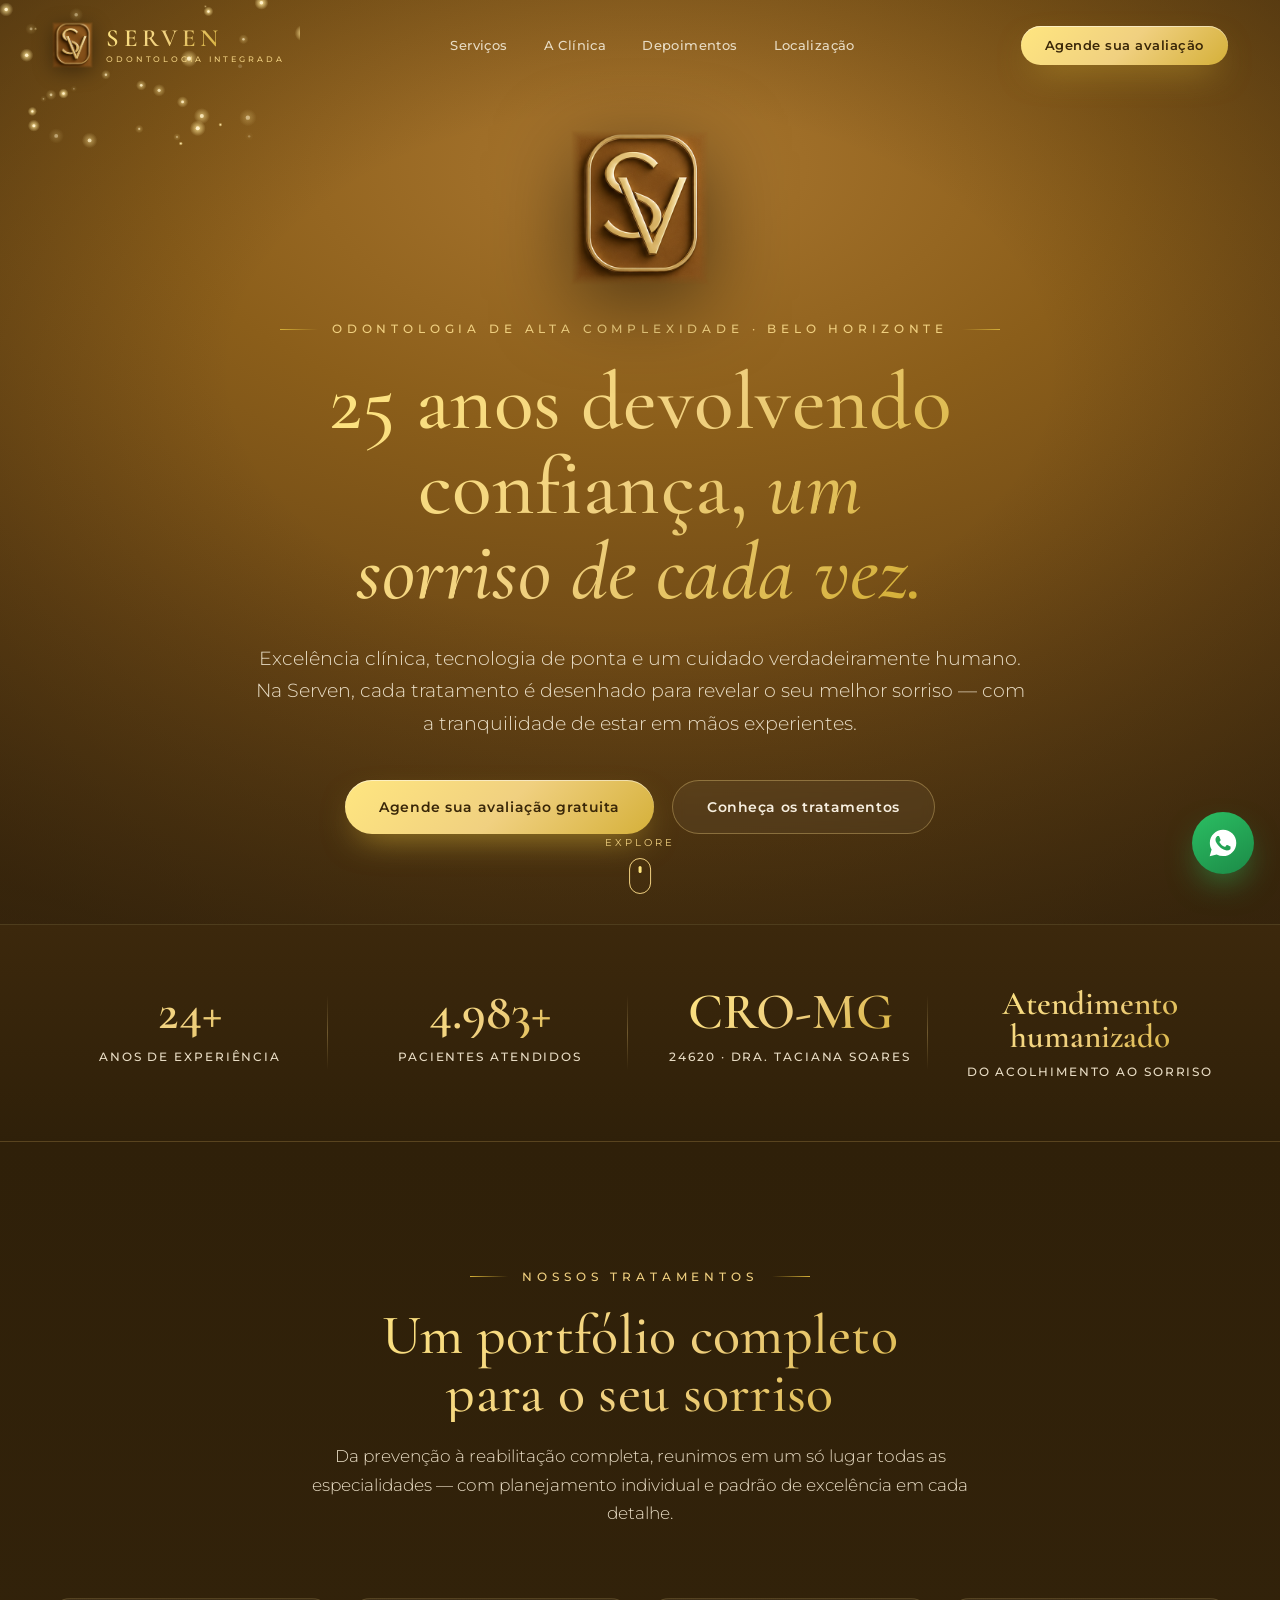
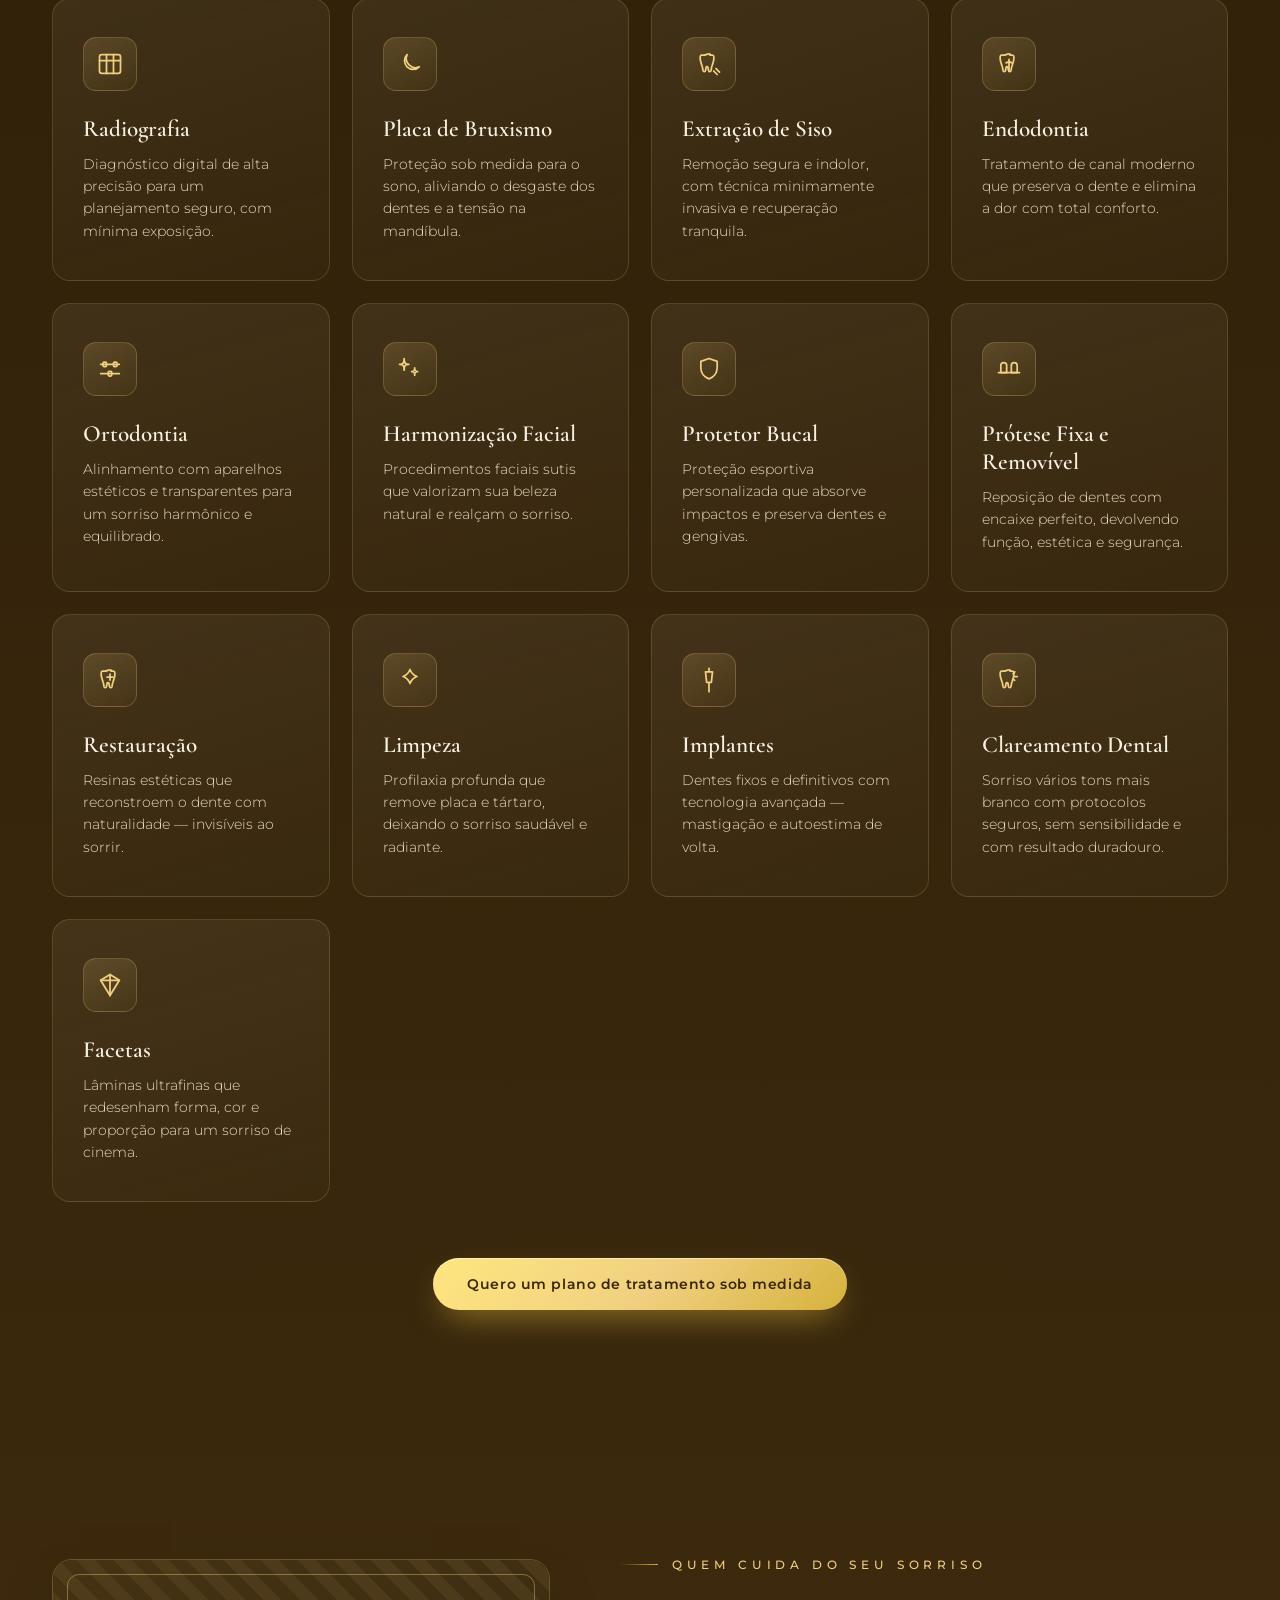
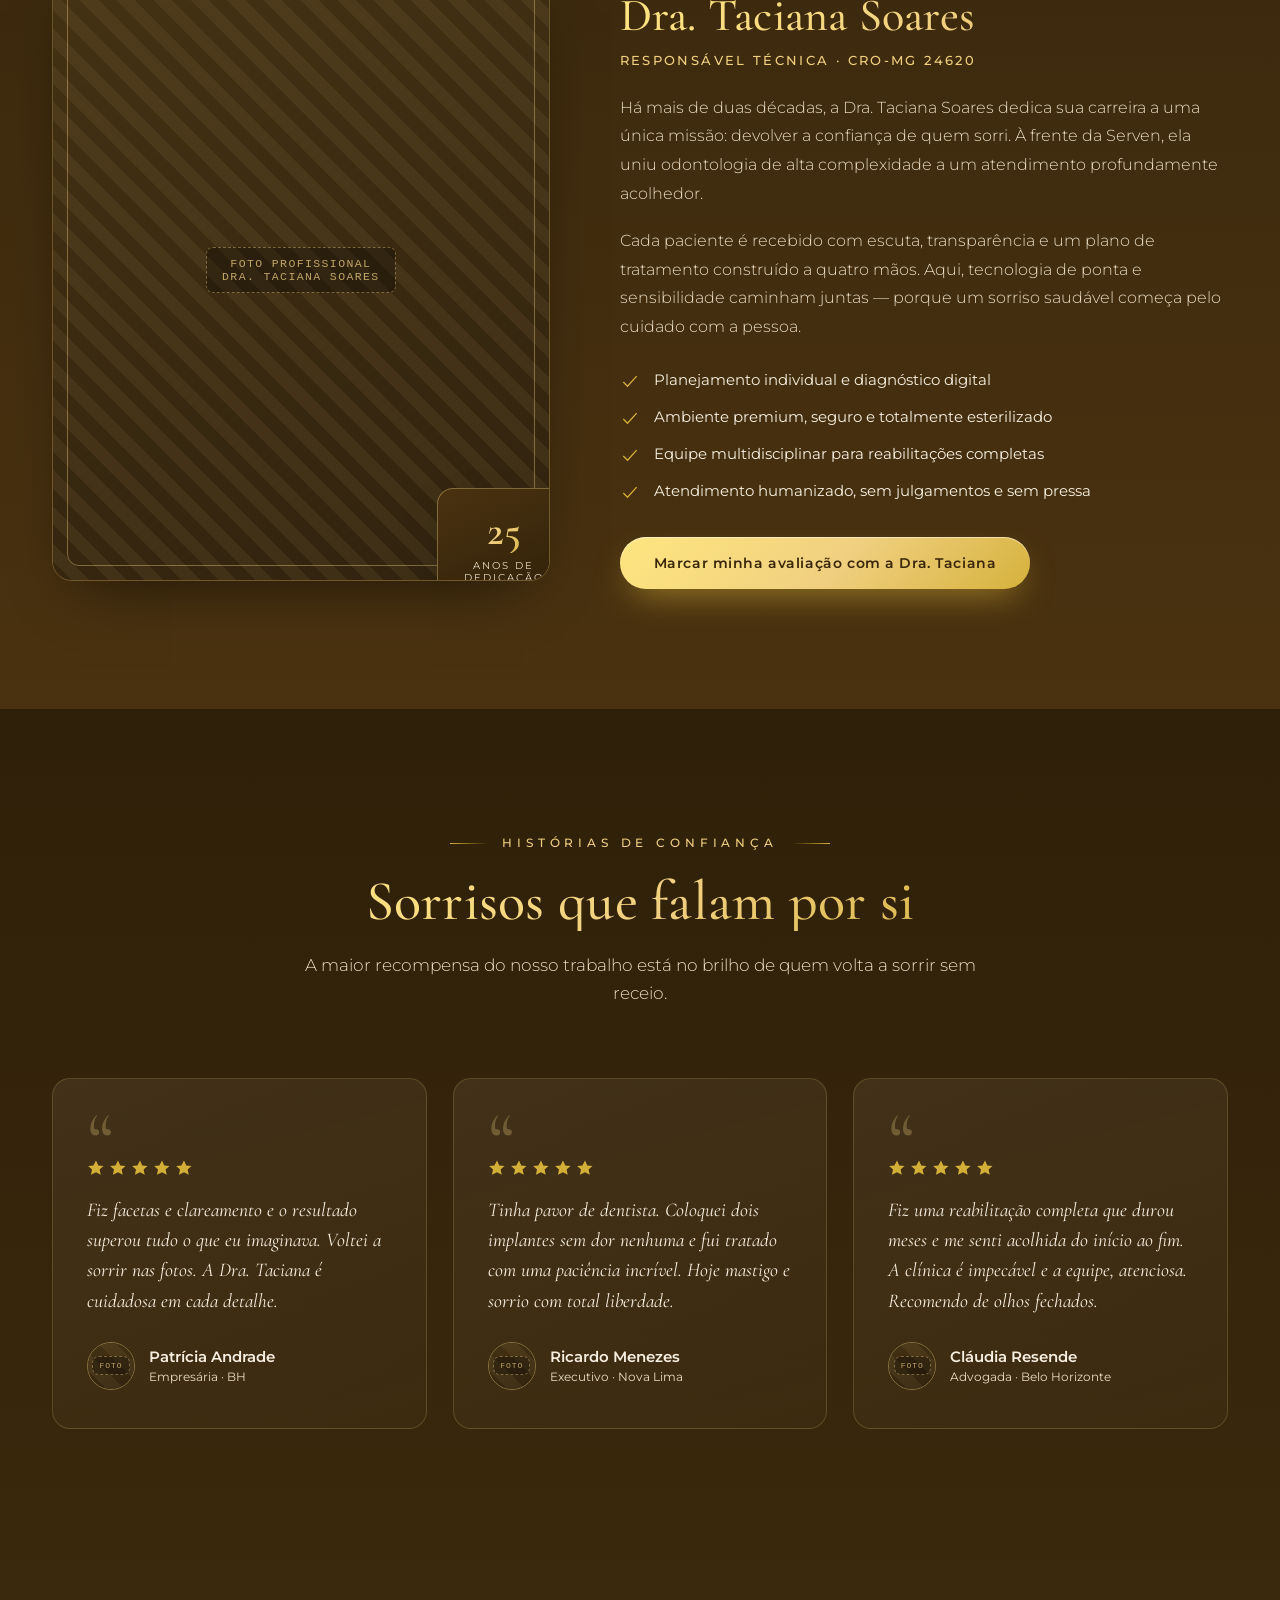
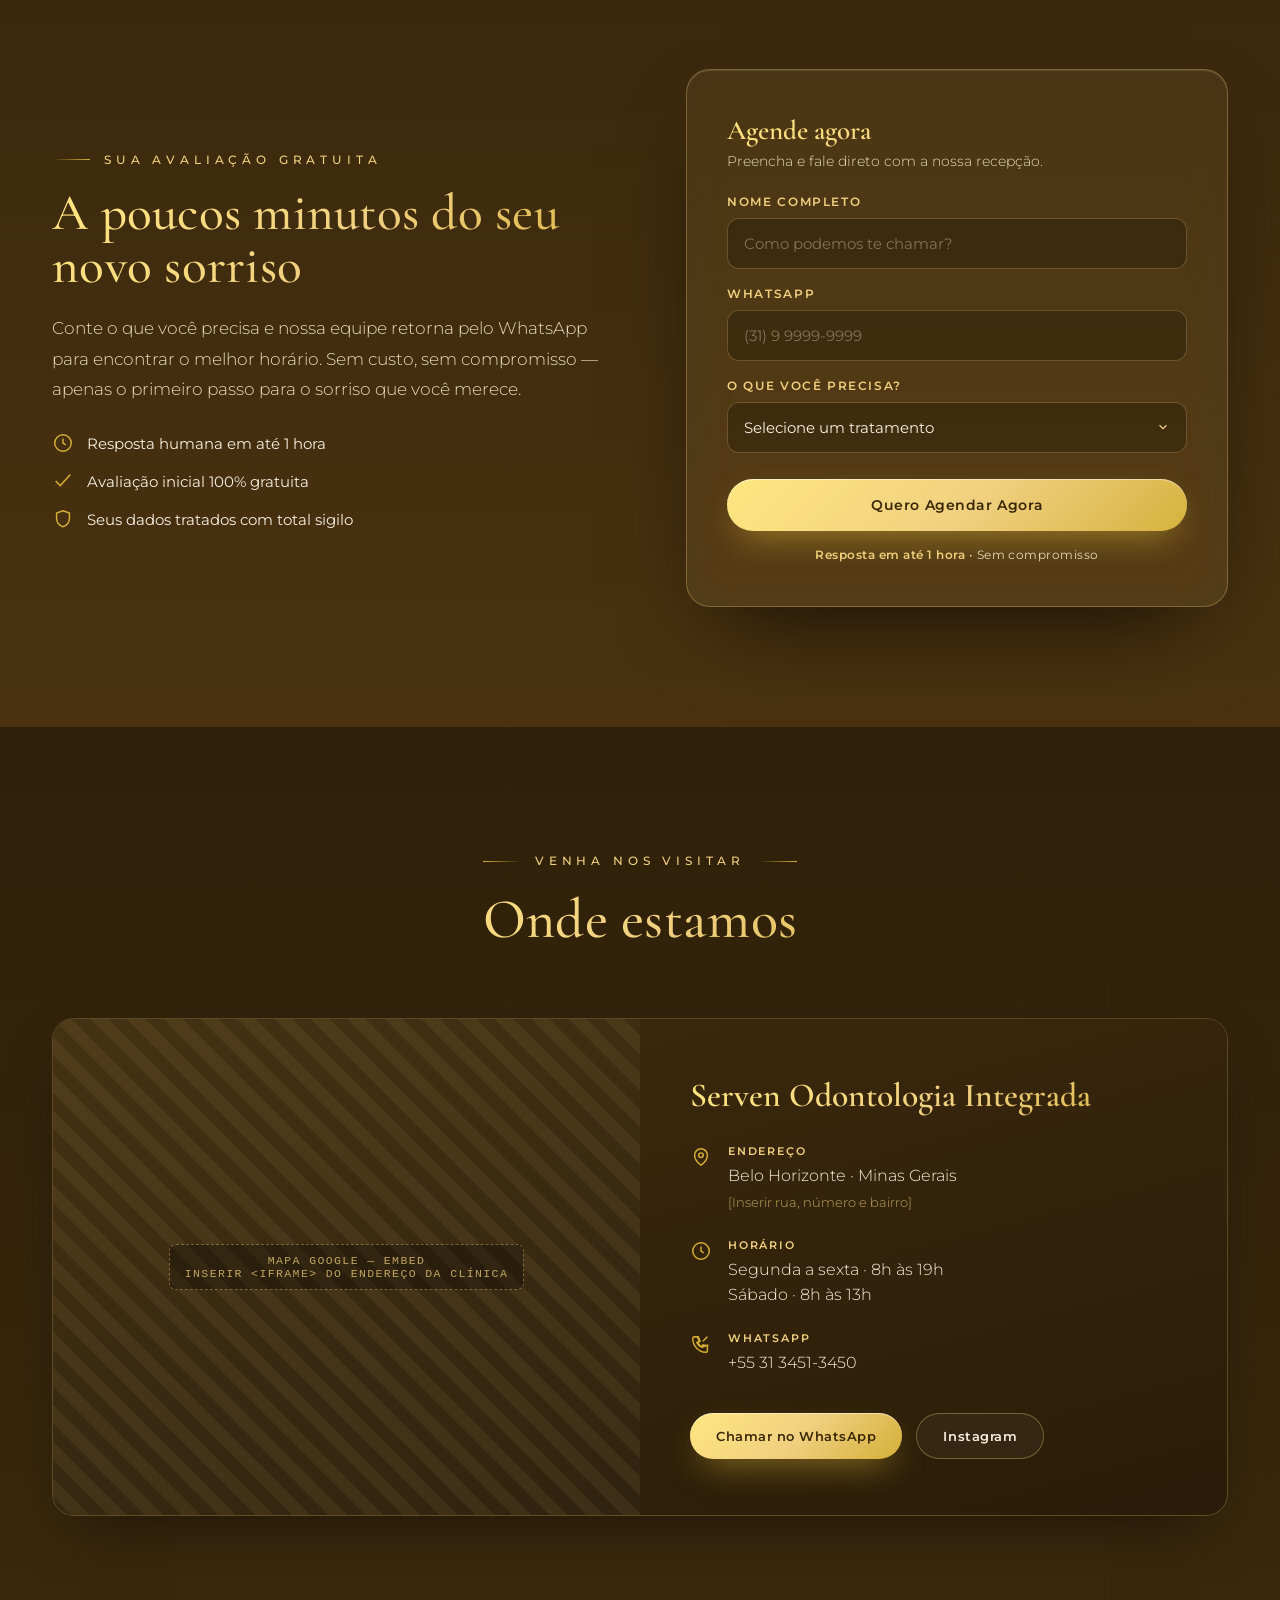
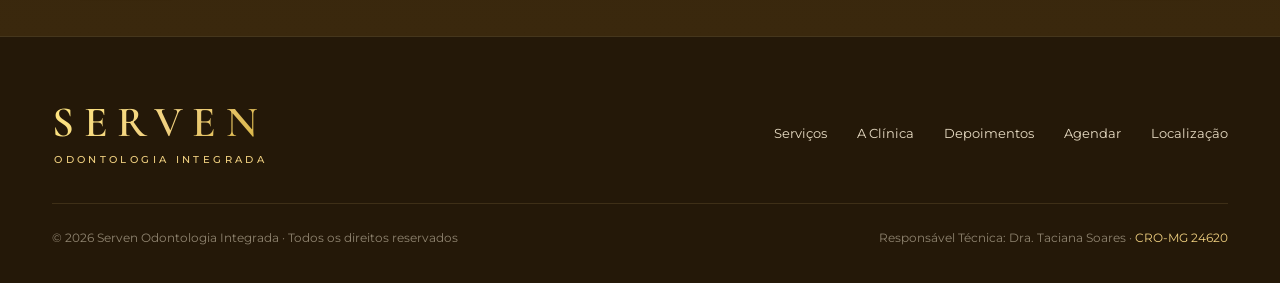
==== Serven Odontologia.html @ 568d2bf7 "Initial commit: Serven Odontologia landing page" ====
<!DOCTYPE html>
<html lang="pt-BR">
<head>
<meta charset="UTF-8" />
<meta name="viewport" content="width=device-width, initial-scale=1.0" />
<title>Serven Odontologia Integrada — Sorrisos que transmitem confiança</title>
<meta name="description" content="Clínica odontológica premium em Belo Horizonte. 25 anos devolvendo confiança, um sorriso de cada vez. Implantes, facetas, clareamento, harmonização facial e reabilitação completa." />
<link rel="preconnect" href="https://fonts.googleapis.com" />
<link rel="preconnect" href="https://fonts.gstatic.com" crossorigin />
<link href="https://fonts.googleapis.com/css2?family=Cormorant+Garamond:ital,wght@0,400;0,500;0,600;0,700;1,400;1,500;1,600&family=Montserrat:wght@300;400;500;600;700&display=swap" rel="stylesheet" />
<link rel="stylesheet" href="styles.css" />
<style>
  /* placeholders for client-supplied media */
  .ph {
    background:
      repeating-linear-gradient(45deg, rgba(240,208,128,0.06) 0 13px, rgba(240,208,128,0.12) 13px 26px),
      linear-gradient(160deg, #3a280d, #241808);
    display: flex; align-items: center; justify-content: center; width: 100%; height: 100%;
  }
  .ph span {
    font-family: ui-monospace, "SFMono-Regular", Menlo, monospace;
    font-size: 0.72rem; letter-spacing: 0.12em; color: rgba(240,208,128,0.75);
    text-transform: uppercase; border: 1px dashed rgba(240,208,128,0.4);
    padding: 9px 15px; border-radius: 7px; background: rgba(0,0,0,0.28); text-align: center;
  }
  .ph.sm span { font-size: 0.5rem; padding: 4px 6px; }
</style>
</head>
<body>

<!-- ============================ NAV ============================ -->
<header class="nav" id="top">
  <div class="wrap nav-inner">
    <a class="nav-brand" href="#top" aria-label="Serven Odontologia Integrada">
      <img src="assets/monogram-sv.png" alt="Monograma Serven" />
      <span>
        <span class="bn gold-text">SERVEN</span>
        <span class="bs">ODONTOLOGIA INTEGRADA</span>
      </span>
    </a>
    <nav class="nav-links">
      <a href="#servicos">Serviços</a>
      <a href="#sobre">A Clínica</a>
      <a href="#depoimentos">Depoimentos</a>
      <a href="#localizacao">Localização</a>
    </nav>
    <a href="#agendar" class="btn btn-gold nav-cta">Agende sua avaliação</a>
    <button class="nav-toggle" aria-label="Agendar"><span></span><span></span><span></span></button>
  </div>
</header>

<!-- ============================ HERO ============================ -->
<section class="hero" data-screen-label="Hero">
  <canvas id="particles"></canvas>
  <div class="hero-content">
    <img class="hero-mono" src="assets/monogram-sv.png" alt="Monograma SV Serven" />
    <p class="eyebrow center" style="justify-content:center; margin-bottom:24px;">Odontologia de alta complexidade · Belo Horizonte</p>
    <h1 class="display gold-text shimmer">25 anos devolvendo confiança, <span class="accent">um sorriso de cada vez.</span></h1>
    <p class="hero-sub">Excelência clínica, tecnologia de ponta e um cuidado verdadeiramente humano. Na Serven, cada tratamento é desenhado para revelar o seu melhor sorriso — com a tranquilidade de estar em mãos experientes.</p>
    <div class="hero-cta-row">
      <a href="#agendar" class="btn btn-gold">Agende sua avaliação gratuita</a>
      <a href="#servicos" class="btn btn-ghost">Conheça os tratamentos</a>
    </div>
  </div>
  <div class="hero-scroll" aria-hidden="true">
    <span>Explore</span>
    <span class="mouse"></span>
  </div>
</section>

<!-- ============================ TRUST BAR ============================ -->
<section class="trust" aria-label="Indicadores de confiança">
  <div class="wrap trust-grid">
    <div class="trust-item reveal">
      <div class="trust-num gold-text"><span data-count="25" data-suffix="+">0</span></div>
      <div class="trust-label">Anos de experiência</div>
    </div>
    <div class="trust-item reveal d1">
      <div class="trust-num gold-text"><span data-count="5000" data-suffix="+">0</span></div>
      <div class="trust-label">Pacientes atendidos</div>
    </div>
    <div class="trust-item reveal d2">
      <div class="trust-num gold-text">CRO-MG</div>
      <div class="trust-label">24620 · Dra. Taciana Soares</div>
    </div>
    <div class="trust-item reveal d3">
      <div class="trust-num gold-text" style="font-size:clamp(1.5rem,2.6vw,2.1rem);">Atendimento<br />humanizado</div>
      <div class="trust-label">Do acolhimento ao sorriso</div>
    </div>
  </div>
</section>

<!-- ============================ SERVICES ============================ -->
<section class="section bg-dark" id="servicos" data-screen-label="Serviços">
  <div class="wrap">
    <div class="section-head reveal">
      <span class="eyebrow center">Nossos Tratamentos</span>
      <h2 class="display gold-text">Um portfólio completo para o seu sorriso</h2>
      <p>Da prevenção à reabilitação completa, reunimos em um só lugar todas as especialidades — com planejamento individual e padrão de excelência em cada detalhe.</p>
    </div>
    <div class="services-grid">

      <article class="svc reveal">
        <div class="svc-icon"><svg viewBox="0 0 24 24"><rect x="3" y="4" width="18" height="16" rx="2"/><path d="M3 9h18M9 4v16M15 4v16"/></svg></div>
        <h3>Radiografia</h3>
        <p>Diagnóstico digital de alta precisão para um planejamento seguro, com mínima exposição.</p>
      </article>

      <article class="svc reveal d1">
        <div class="svc-icon"><svg viewBox="0 0 24 24"><path d="M20 14.5A8 8 0 0 1 9.5 4a7 7 0 1 0 10.5 10.5Z"/></svg></div>
        <h3>Placa de Bruxismo</h3>
        <p>Proteção sob medida para o sono, aliviando o desgaste dos dentes e a tensão na mandíbula.</p>
      </article>

      <article class="svc reveal d2">
        <div class="svc-icon"><svg viewBox="0 0 24 24"><path d="M12 3.4c-2.1 0-2.7 1-4.4 1S4.4 3.7 4.4 6.8c0 2.7.9 4.5 1.6 6.7.5 1.4.7 2.9.9 4.2.3 1.3 1.8 1.2 2.1-.1l.5-2.7c.2-.9 1.4-.9 1.6 0l.5 2.7c.3 1.3 1.8 1.4 2.1.1.2-1.3.4-2.8.9-4.2.7-2.2 1.6-4 1.6-6.7 0-3.1-1.1-2.4-2.8-2.4S14.1 3.4 12 3.4Z"/><path d="M16 18l3 3M18 16l3 3" /></svg></div>
        <h3>Extração de Siso</h3>
        <p>Remoção segura e indolor, com técnica minimamente invasiva e recuperação tranquila.</p>
      </article>

      <article class="svc reveal d3">
        <div class="svc-icon"><svg viewBox="0 0 24 24"><path d="M12 3.4c-2.1 0-2.7 1-4.4 1S4.4 3.7 4.4 6.8c0 2.7.9 4.5 1.6 6.7.5 1.4.7 2.9.9 4.2.3 1.3 1.8 1.2 2.1-.1l.5-2.7c.2-.9 1.4-.9 1.6 0l.5 2.7c.3 1.3 1.8 1.4 2.1.1.2-1.3.4-2.8.9-4.2.7-2.2 1.6-4 1.6-6.7 0-3.1-1.1-2.4-2.8-2.4S14.1 3.4 12 3.4Z"/><path d="M12 8v10M9.5 11l2.5-1 2.5 1"/></svg></div>
        <h3>Endodontia</h3>
        <p>Tratamento de canal moderno que preserva o dente e elimina a dor com total conforto.</p>
      </article>

      <article class="svc reveal">
        <div class="svc-icon"><svg viewBox="0 0 24 24"><path d="M4 8h16M4 16h16"/><rect x="6" y="6" width="3" height="4" rx="1"/><rect x="15" y="6" width="3" height="4" rx="1"/><rect x="10.5" y="14" width="3" height="4" rx="1"/></svg></div>
        <h3>Ortodontia</h3>
        <p>Alinhamento com aparelhos estéticos e transparentes para um sorriso harmônico e equilibrado.</p>
      </article>

      <article class="svc reveal d1">
        <div class="svc-icon"><svg viewBox="0 0 24 24"><path d="M7 3c0 4-1 5-4 5 3 0 4 1 4 5 0-4 1-5 4-5-3 0-4-1-4-5Z"/><path d="M16 11c0 2.6-.6 3.2-2.6 3.2 2 0 2.6.6 2.6 3.2 0-2.6.6-3.2 2.6-3.2-2 0-2.6-.6-2.6-3.2Z"/></svg></div>
        <h3>Harmonização Facial</h3>
        <p>Procedimentos faciais sutis que valorizam sua beleza natural e realçam o sorriso.</p>
      </article>

      <article class="svc reveal d2">
        <div class="svc-icon"><svg viewBox="0 0 24 24"><path d="M12 3l7 2.5v5.5c0 4.5-3 8.2-7 9.5-4-1.3-7-5-7-9.5V5.5L12 3Z"/></svg></div>
        <h3>Protetor Bucal</h3>
        <p>Proteção esportiva personalizada que absorve impactos e preserva dentes e gengivas.</p>
      </article>

      <article class="svc reveal d3">
        <div class="svc-icon"><svg viewBox="0 0 24 24"><path d="M5 9c0-1.5 1-2.5 2.5-2.5S10 7.5 10 9v6H5V9Z"/><path d="M14 9c0-1.5 1-2.5 2.5-2.5S19 7.5 19 9v6h-5V9Z"/><path d="M3 15h18"/></svg></div>
        <h3>Prótese Fixa e Removível</h3>
        <p>Reposição de dentes com encaixe perfeito, devolvendo função, estética e segurança.</p>
      </article>

      <article class="svc reveal">
        <div class="svc-icon"><svg viewBox="0 0 24 24"><path d="M12 3.4c-2.1 0-2.7 1-4.4 1S4.4 3.7 4.4 6.8c0 2.7.9 4.5 1.6 6.7.5 1.4.7 2.9.9 4.2.3 1.3 1.8 1.2 2.1-.1l.5-2.7c.2-.9 1.4-.9 1.6 0l.5 2.7c.3 1.3 1.8 1.4 2.1.1.2-1.3.4-2.8.9-4.2.7-2.2 1.6-4 1.6-6.7 0-3.1-1.1-2.4-2.8-2.4S14.1 3.4 12 3.4Z"/><path d="M9.5 9.5h5M12 7v5"/></svg></div>
        <h3>Restauração</h3>
        <p>Resinas estéticas que reconstroem o dente com naturalidade — invisíveis ao sorrir.</p>
      </article>

      <article class="svc reveal d1">
        <div class="svc-icon"><svg viewBox="0 0 24 24"><path d="M12 3c1.5 4 3 5 6 6-3 1-4.5 2-6 6-1.5-4-3-5-6-6 3-1 4.5-2 6-6Z"/></svg></div>
        <h3>Limpeza</h3>
        <p>Profilaxia profunda que remove placa e tártaro, deixando o sorriso saudável e radiante.</p>
      </article>

      <article class="svc reveal d2">
        <div class="svc-icon"><svg viewBox="0 0 24 24"><path d="M12 2v3M12 14v8M9 5h6l-1 9h-4L9 5Z"/></svg></div>
        <h3>Implantes</h3>
        <p>Dentes fixos e definitivos com tecnologia avançada — mastigação e autoestima de volta.</p>
      </article>

      <article class="svc reveal d3">
        <div class="svc-icon"><svg viewBox="0 0 24 24"><path d="M12 3.4c-2.1 0-2.7 1-4.4 1S4.4 3.7 4.4 6.8c0 2.7.9 4.5 1.6 6.7.5 1.4.7 2.9.9 4.2.3 1.3 1.8 1.2 2.1-.1l.5-2.7c.2-.9 1.4-.9 1.6 0l.5 2.7c.3 1.3 1.8 1.4 2.1.1.2-1.3.4-2.8.9-4.2.7-2.2 1.6-4 1.6-6.7 0-3.1-1.1-2.4-2.8-2.4S14.1 3.4 12 3.4Z"/><path d="M15.5 6.5l1.5-1.5M17 9h2M15.5 11l1.3 1.3"/></svg></div>
        <h3>Clareamento Dental</h3>
        <p>Sorriso vários tons mais branco com protocolos seguros, sem sensibilidade e com resultado duradouro.</p>
      </article>

      <article class="svc reveal">
        <div class="svc-icon"><svg viewBox="0 0 24 24"><path d="M12 3l8 5-8 13L4 8l8-5Z"/><path d="M4 8h16M12 3v18"/></svg></div>
        <h3>Facetas</h3>
        <p>Lâminas ultrafinas que redesenham forma, cor e proporção para um sorriso de cinema.</p>
      </article>

    </div>
    <div style="text-align:center; margin-top:56px;" class="reveal">
      <a href="#agendar" class="btn btn-gold">Quero um plano de tratamento sob medida</a>
    </div>
  </div>
</section>

<!-- ============================ ABOUT ============================ -->
<section class="section bg-mid" id="sobre" data-screen-label="Sobre">
  <div class="wrap about-grid">
    <div class="about-photo reveal">
      <div class="frame-line"></div>
      <div class="ph"><span>FOTO PROFISSIONAL<br />Dra. Taciana Soares</span></div>
      <div class="about-badge">
        <div class="n gold-text">25</div>
        <div class="t">Anos de<br />dedicação</div>
      </div>
    </div>
    <div class="about-body reveal d1">
      <span class="eyebrow">Quem cuida do seu sorriso</span>
      <h2 class="display gold-text">Dra. Taciana Soares</h2>
      <div class="credential">Responsável Técnica · CRO-MG 24620</div>
      <p>Há mais de duas décadas, a Dra. Taciana Soares dedica sua carreira a uma única missão: devolver a confiança de quem sorri. À frente da Serven, ela uniu odontologia de alta complexidade a um atendimento profundamente acolhedor.</p>
      <p>Cada paciente é recebido com escuta, transparência e um plano de tratamento construído a quatro mãos. Aqui, tecnologia de ponta e sensibilidade caminham juntas — porque um sorriso saudável começa pelo cuidado com a pessoa.</p>
      <ul class="about-points">
        <li><svg viewBox="0 0 24 24"><path d="M4 12l5 5 11-12"/></svg> Planejamento individual e diagnóstico digital</li>
        <li><svg viewBox="0 0 24 24"><path d="M4 12l5 5 11-12"/></svg> Ambiente premium, seguro e totalmente esterilizado</li>
        <li><svg viewBox="0 0 24 24"><path d="M4 12l5 5 11-12"/></svg> Equipe multidisciplinar para reabilitações completas</li>
        <li><svg viewBox="0 0 24 24"><path d="M4 12l5 5 11-12"/></svg> Atendimento humanizado, sem julgamentos e sem pressa</li>
      </ul>
      <a href="#agendar" class="btn btn-gold">Marcar minha avaliação com a Dra. Taciana</a>
    </div>
  </div>
</section>

<!-- ============================ TESTIMONIALS ============================ -->
<section class="section bg-dark" id="depoimentos" data-screen-label="Depoimentos">
  <div class="wrap">
    <div class="section-head reveal">
      <span class="eyebrow center">Histórias de Confiança</span>
      <h2 class="display gold-text">Sorrisos que falam por si</h2>
      <p>A maior recompensa do nosso trabalho está no brilho de quem volta a sorrir sem receio.</p>
    </div>
    <div class="testi-grid">

      <article class="testi reveal">
        <div class="quote-mark">&ldquo;</div>
        <div class="stars" aria-label="5 estrelas">
          <svg viewBox="0 0 24 24"><path d="M12 2l3 6.5 7 .8-5.2 4.7 1.5 6.9L12 17.6 5.2 20.9l1.5-6.9L1.5 9.3l7-.8L12 2Z"/></svg>
          <svg viewBox="0 0 24 24"><path d="M12 2l3 6.5 7 .8-5.2 4.7 1.5 6.9L12 17.6 5.2 20.9l1.5-6.9L1.5 9.3l7-.8L12 2Z"/></svg>
          <svg viewBox="0 0 24 24"><path d="M12 2l3 6.5 7 .8-5.2 4.7 1.5 6.9L12 17.6 5.2 20.9l1.5-6.9L1.5 9.3l7-.8L12 2Z"/></svg>
          <svg viewBox="0 0 24 24"><path d="M12 2l3 6.5 7 .8-5.2 4.7 1.5 6.9L12 17.6 5.2 20.9l1.5-6.9L1.5 9.3l7-.8L12 2Z"/></svg>
          <svg viewBox="0 0 24 24"><path d="M12 2l3 6.5 7 .8-5.2 4.7 1.5 6.9L12 17.6 5.2 20.9l1.5-6.9L1.5 9.3l7-.8L12 2Z"/></svg>
        </div>
        <p>Fiz facetas e clareamento e o resultado superou tudo o que eu imaginava. Voltei a sorrir nas fotos. A Dra. Taciana é cuidadosa em cada detalhe.</p>
        <div class="who">
          <div class="avatar"><div class="ph sm"><span>FOTO</span></div></div>
          <div><div class="name">Patrícia Andrade</div><div class="role">Empresária · BH</div></div>
        </div>
      </article>

      <article class="testi reveal d1">
        <div class="quote-mark">&ldquo;</div>
        <div class="stars" aria-label="5 estrelas">
          <svg viewBox="0 0 24 24"><path d="M12 2l3 6.5 7 .8-5.2 4.7 1.5 6.9L12 17.6 5.2 20.9l1.5-6.9L1.5 9.3l7-.8L12 2Z"/></svg>
          <svg viewBox="0 0 24 24"><path d="M12 2l3 6.5 7 .8-5.2 4.7 1.5 6.9L12 17.6 5.2 20.9l1.5-6.9L1.5 9.3l7-.8L12 2Z"/></svg>
          <svg viewBox="0 0 24 24"><path d="M12 2l3 6.5 7 .8-5.2 4.7 1.5 6.9L12 17.6 5.2 20.9l1.5-6.9L1.5 9.3l7-.8L12 2Z"/></svg>
          <svg viewBox="0 0 24 24"><path d="M12 2l3 6.5 7 .8-5.2 4.7 1.5 6.9L12 17.6 5.2 20.9l1.5-6.9L1.5 9.3l7-.8L12 2Z"/></svg>
          <svg viewBox="0 0 24 24"><path d="M12 2l3 6.5 7 .8-5.2 4.7 1.5 6.9L12 17.6 5.2 20.9l1.5-6.9L1.5 9.3l7-.8L12 2Z"/></svg>
        </div>
        <p>Tinha pavor de dentista. Coloquei dois implantes sem dor nenhuma e fui tratado com uma paciência incrível. Hoje mastigo e sorrio com total liberdade.</p>
        <div class="who">
          <div class="avatar"><div class="ph sm"><span>FOTO</span></div></div>
          <div><div class="name">Ricardo Menezes</div><div class="role">Executivo · Nova Lima</div></div>
        </div>
      </article>

      <article class="testi reveal d2">
        <div class="quote-mark">&ldquo;</div>
        <div class="stars" aria-label="5 estrelas">
          <svg viewBox="0 0 24 24"><path d="M12 2l3 6.5 7 .8-5.2 4.7 1.5 6.9L12 17.6 5.2 20.9l1.5-6.9L1.5 9.3l7-.8L12 2Z"/></svg>
          <svg viewBox="0 0 24 24"><path d="M12 2l3 6.5 7 .8-5.2 4.7 1.5 6.9L12 17.6 5.2 20.9l1.5-6.9L1.5 9.3l7-.8L12 2Z"/></svg>
          <svg viewBox="0 0 24 24"><path d="M12 2l3 6.5 7 .8-5.2 4.7 1.5 6.9L12 17.6 5.2 20.9l1.5-6.9L1.5 9.3l7-.8L12 2Z"/></svg>
          <svg viewBox="0 0 24 24"><path d="M12 2l3 6.5 7 .8-5.2 4.7 1.5 6.9L12 17.6 5.2 20.9l1.5-6.9L1.5 9.3l7-.8L12 2Z"/></svg>
          <svg viewBox="0 0 24 24"><path d="M12 2l3 6.5 7 .8-5.2 4.7 1.5 6.9L12 17.6 5.2 20.9l1.5-6.9L1.5 9.3l7-.8L12 2Z"/></svg>
        </div>
        <p>Fiz uma reabilitação completa que durou meses e me senti acolhida do início ao fim. A clínica é impecável e a equipe, atenciosa. Recomendo de olhos fechados.</p>
        <div class="who">
          <div class="avatar"><div class="ph sm"><span>FOTO</span></div></div>
          <div><div class="name">Cláudia Resende</div><div class="role">Advogada · Belo Horizonte</div></div>
        </div>
      </article>

    </div>
  </div>
</section>

<!-- ============================ BOOKING ============================ -->
<section class="section bg-mid booking" id="agendar" data-screen-label="Agendar">
  <div class="wrap booking-grid">
    <div class="booking-copy reveal">
      <span class="eyebrow">Sua avaliação gratuita</span>
      <h2 class="display gold-text">A poucos minutos do seu novo sorriso</h2>
      <p>Conte o que você precisa e nossa equipe retorna pelo WhatsApp para encontrar o melhor horário. Sem custo, sem compromisso — apenas o primeiro passo para o sorriso que você merece.</p>
      <ul class="booking-assure">
        <li><svg viewBox="0 0 24 24"><circle cx="12" cy="12" r="9"/><path d="M12 7v5l3 2"/></svg> Resposta humana em até 1 hora</li>
        <li><svg viewBox="0 0 24 24"><path d="M4 12l5 5 11-12"/></svg> Avaliação inicial 100% gratuita</li>
        <li><svg viewBox="0 0 24 24"><path d="M12 3l7 2.5v5.5c0 4.5-3 8.2-7 9.5-4-1.3-7-5-7-9.5V5.5L12 3Z"/></svg> Seus dados tratados com total sigilo</li>
      </ul>
    </div>

    <form class="form-card reveal d1" id="booking-form" novalidate>
      <h3 class="gold-text">Agende agora</h3>
      <p class="fsub">Preencha e fale direto com a nossa recepção.</p>
      <div class="field">
        <label for="f-nome">Nome completo</label>
        <input type="text" id="f-nome" name="nome" placeholder="Como podemos te chamar?" autocomplete="name" />
      </div>
      <div class="field">
        <label for="f-fone">WhatsApp</label>
        <input type="tel" id="f-fone" name="fone" placeholder="(31) 9 9999-9999" autocomplete="tel" />
      </div>
      <div class="field">
        <label for="f-trat">O que você precisa?</label>
        <select id="f-trat" name="tratamento">
          <option value="">Selecione um tratamento</option>
          <option>Implantes</option>
          <option>Facetas</option>
          <option>Clareamento Dental</option>
          <option>Ortodontia</option>
          <option>Harmonização Facial</option>
          <option>Prótese Fixa e Removível</option>
          <option>Endodontia (Canal)</option>
          <option>Restauração</option>
          <option>Limpeza / Profilaxia</option>
          <option>Extração de Siso</option>
          <option>Reabilitação completa</option>
          <option>Ainda não sei — quero avaliar</option>
        </select>
      </div>
      <button type="submit" class="btn btn-gold">Quero Agendar Agora</button>
      <p class="form-micro"><b>Resposta em até 1 hora</b> • Sem compromisso</p>
    </form>
  </div>
</section>

<!-- ============================ LOCATION ============================ -->
<section class="section bg-dark" id="localizacao" data-screen-label="Localização">
  <div class="wrap">
    <div class="section-head reveal">
      <span class="eyebrow center">Venha nos visitar</span>
      <h2 class="display gold-text">Onde estamos</h2>
    </div>
    <div class="loc-grid reveal d1">
      <div class="loc-map">
        <div class="ph"><span>MAPA GOOGLE — EMBED<br />Inserir &lt;iframe&gt; do endereço da clínica</span></div>
      </div>
      <div class="loc-info">
        <h3 class="gold-text">Serven Odontologia Integrada</h3>
        <div class="loc-row">
          <svg viewBox="0 0 24 24"><path d="M12 21s-7-5.5-7-11a7 7 0 0 1 14 0c0 5.5-7 11-7 11Z"/><circle cx="12" cy="10" r="2.5"/></svg>
          <div><div class="lr-t">Endereço</div><div class="lr-v">Belo Horizonte · Minas Gerais<br /><span style="color:rgba(240,208,128,0.75);font-size:0.82rem;">[Inserir rua, número e bairro]</span></div></div>
        </div>
        <div class="loc-row">
          <svg viewBox="0 0 24 24"><circle cx="12" cy="12" r="9"/><path d="M12 7v5l3 2"/></svg>
          <div><div class="lr-t">Horário</div><div class="lr-v">Segunda a sexta · 8h às 19h<br />Sábado · 8h às 13h</div></div>
        </div>
        <div class="loc-row">
          <svg viewBox="0 0 24 24"><path d="M5 4h4l2 5-2.5 1.5a11 11 0 0 0 5 5L20 13l-1 0 0 0M14 9l5-5"/><path d="M4 4l4 0 2 5-2.5 1.5a11 11 0 0 0 5 5L14 13l5 1 0 5a2 2 0 0 1-2 2A15 15 0 0 1 3 6a2 2 0 0 1 2-2Z"/></svg>
          <div><div class="lr-t">WhatsApp</div><div class="lr-v">+55 31 3451-3450</div></div>
        </div>
        <div class="loc-btns">
          <a href="#" class="btn btn-gold" data-wa="agendar minha avaliação gratuita na Serven">Chamar no WhatsApp</a>
          <a href="https://instagram.com" target="_blank" rel="noopener" class="btn btn-ghost">Instagram</a>
        </div>
      </div>
    </div>
  </div>
</section>

<!-- ============================ FOOTER ============================ -->
<footer class="footer">
  <div class="wrap">
    <div class="footer-top">
      <div class="footer-brand">
        <span class="footer-word">
          <span class="fw-name gold-text">SERVEN</span>
          <span class="fw-tag">ODONTOLOGIA INTEGRADA</span>
        </span>
      </div>
      <nav class="footer-nav">
        <a href="#servicos">Serviços</a>
        <a href="#sobre">A Clínica</a>
        <a href="#depoimentos">Depoimentos</a>
        <a href="#agendar">Agendar</a>
        <a href="#localizacao">Localização</a>
      </nav>
    </div>
    <div class="footer-bottom">
      <span>© 2026 Serven Odontologia Integrada · Todos os direitos reservados</span>
      <span>Responsável Técnica: Dra. Taciana Soares · <a href="#">CRO-MG 24620</a></span>
    </div>
  </div>
</footer>

<!-- floating whatsapp -->
<a class="fab" href="#" data-wa="agendar minha avaliação gratuita na Serven" aria-label="Falar no WhatsApp">
  <svg viewBox="0 0 24 24"><path d="M12.04 2C6.58 2 2.13 6.45 2.13 11.91c0 1.75.46 3.46 1.32 4.96L2 22l5.25-1.38a9.9 9.9 0 0 0 4.79 1.22h.01c5.46 0 9.91-4.45 9.91-9.91 0-2.65-1.03-5.14-2.9-7.01A9.82 9.82 0 0 0 12.04 2Zm5.8 14.16c-.25.7-1.44 1.33-1.99 1.36-.53.05-1.02.24-3.43-.72-2.89-1.14-4.74-4.07-4.88-4.26-.14-.19-1.17-1.56-1.17-2.97 0-1.41.74-2.1 1-2.39.25-.29.55-.36.73-.36.18 0 .37 0 .53.01.17.01.4-.06.62.48.25.59.85 2.04.92 2.19.07.14.12.31.02.5-.09.19-.14.31-.27.48-.14.16-.29.36-.41.48-.14.14-.28.29-.12.57.16.28.71 1.17 1.53 1.9 1.05.93 1.94 1.22 2.22 1.36.28.14.44.12.6-.07.18-.21.7-.81.89-1.09.18-.28.37-.23.62-.14.25.09 1.6.75 1.87.89.28.14.46.21.53.32.07.12.07.7-.18 1.39Z"/></svg>
</a>

<script src="script.js"></script>
</body>
</html>
---- styles.css ----
/* ============================================================
   SERVEN ODONTOLOGIA INTEGRADA — luxury landing system
   ============================================================ */

:root {
  /* Brown base */
  --brown-900: #4a3210;
  --brown-800: #5d3f13;
  --brown-700: #71501a;
  --brown-600: #8B5E1A;
  --brown-500: #A0722A;
  --brown-400: #b6873a;

  /* Gold */
  --gold-deep: #B8902F;
  --gold: #D4AF37;
  --gold-soft: #F0D080;
  --gold-bright: #FFE680;

  /* Ink / paper */
  --cream: #f7efe0;
  --cream-dim: #e8dcc4;

  --gold-gradient: linear-gradient(135deg, #FFE680 0%, #F0D080 28%, #D4AF37 55%, #B8902F 80%, #F0D080 100%);
  --gold-line: linear-gradient(90deg, transparent, var(--gold) 35%, var(--gold-bright) 50%, var(--gold) 65%, transparent);

  --ff-display: "Cormorant Garamond", Georgia, serif;
  --ff-body: "Montserrat", "Helvetica Neue", Arial, sans-serif;

  --shadow-card: 0 24px 60px -28px rgba(0,0,0,0.65);
  --maxw: 1240px;
}

* { box-sizing: border-box; margin: 0; padding: 0; }

html { scroll-behavior: smooth; }

body {
  font-family: var(--ff-body);
  color: var(--cream);
  background: var(--brown-800);
  -webkit-font-smoothing: antialiased;
  text-rendering: optimizeLegibility;
  overflow-x: hidden;
}

img { display: block; max-width: 100%; }

.wrap { width: 100%; max-width: var(--maxw); margin: 0 auto; padding: 0 32px; }

/* ---------- shared type ---------- */
.eyebrow {
  font-family: var(--ff-body);
  font-weight: 500;
  letter-spacing: 0.42em;
  text-transform: uppercase;
  font-size: 0.72rem;
  color: var(--gold-soft);
  display: inline-flex;
  align-items: center;
  gap: 14px;
}
.eyebrow::before, .eyebrow.center::after {
  content: "";
  width: 38px; height: 1px;
  background: linear-gradient(90deg, transparent, var(--gold));
}
.eyebrow.center::before { background: linear-gradient(90deg, var(--gold), transparent); }

.display {
  font-family: var(--ff-display);
  font-weight: 500;
  line-height: 1.04;
  letter-spacing: 0.005em;
}

.gold-text {
  background: var(--gold-gradient);
  background-size: 200% auto;
  -webkit-background-clip: text;
  background-clip: text;
  -webkit-text-fill-color: transparent;
  color: transparent;
}

.shimmer {
  animation: shimmerMove 6s linear infinite;
}
@keyframes shimmerMove {
  to { background-position: 200% center; }
}

/* ---------- buttons ---------- */
.btn {
  --pad-y: 17px;
  font-family: var(--ff-body);
  font-weight: 600;
  font-size: 0.9rem;
  letter-spacing: 0.04em;
  border: none;
  cursor: pointer;
  display: inline-flex;
  align-items: center;
  justify-content: center;
  gap: 11px;
  padding: var(--pad-y) 34px;
  border-radius: 100px;
  text-decoration: none;
  transition: transform .35s cubic-bezier(.2,.8,.2,1), box-shadow .35s, filter .35s;
  position: relative;
  overflow: hidden;
}
.btn-gold {
  background: var(--gold-gradient);
  background-size: 200% auto;
  color: #3a2708;
  box-shadow: 0 14px 34px -12px rgba(212,175,55,0.7), inset 0 1px 0 rgba(255,255,255,0.5);
}
.btn-gold::after {
  content: "";
  position: absolute; inset: 0;
  background: linear-gradient(115deg, transparent 30%, rgba(255,255,255,0.55) 48%, transparent 62%);
  transform: translateX(-130%);
  transition: transform .8s cubic-bezier(.2,.8,.2,1);
}
.btn-gold:hover { transform: translateY(-3px); box-shadow: 0 22px 46px -14px rgba(212,175,55,0.85), inset 0 1px 0 rgba(255,255,255,0.6); }
.btn-gold:hover::after { transform: translateX(130%); }

.btn-ghost {
  background: rgba(255,255,255,0.04);
  color: var(--cream);
  border: 1px solid rgba(240,208,128,0.35);
  backdrop-filter: blur(6px);
}
.btn-ghost:hover { border-color: var(--gold-soft); background: rgba(240,208,128,0.1); transform: translateY(-2px); }

/* ============================================================
   NAV
   ============================================================ */
.nav {
  position: fixed; top: 0; left: 0; right: 0; z-index: 100;
  transition: background .4s, box-shadow .4s, padding .4s;
  padding: 22px 0;
}
.nav.scrolled {
  background: rgba(48,33,12,0.82);
  backdrop-filter: blur(16px) saturate(1.2);
  box-shadow: 0 1px 0 rgba(240,208,128,0.14), 0 18px 40px -30px #000;
  padding: 13px 0;
}
.nav-inner { display: flex; align-items: center; justify-content: space-between; }
.nav-brand { display: flex; align-items: center; gap: 13px; text-decoration: none; }
.nav-brand img { height: 46px; width: auto; transition: height .4s; filter: drop-shadow(0 4px 10px rgba(0,0,0,0.4)); }
.nav.scrolled .nav-brand img { height: 40px; }
.nav-brand .bn { font-family: var(--ff-display); font-size: 1.55rem; font-weight: 600; letter-spacing: 0.18em; line-height: 1; }
.nav-brand .bs { display:block; font-size: 0.5rem; letter-spacing: 0.36em; color: var(--gold-soft); font-weight: 500; margin-top: 4px; }
.nav-links { display: flex; align-items: center; gap: 36px; }
.nav-links a {
  color: var(--cream-dim); text-decoration: none; font-size: 0.82rem; font-weight: 500;
  letter-spacing: 0.03em; position: relative; transition: color .3s;
}
.nav-links a::after {
  content: ""; position: absolute; left: 0; bottom: -7px; height: 1px; width: 0;
  background: var(--gold); transition: width .35s;
}
.nav-links a:hover { color: var(--gold-bright); }
.nav-links a:hover::after { width: 100%; }
.nav-cta { padding: 12px 24px; font-size: 0.8rem; }
.nav-toggle { display: none; background: none; border: none; cursor: pointer; flex-direction: column; gap: 5px; }
.nav-toggle span { width: 26px; height: 2px; background: var(--gold-soft); transition: .3s; }

/* ============================================================
   HERO
   ============================================================ */
.hero {
  position: relative;
  min-height: 100svh;
  display: flex;
  align-items: center;
  justify-content: center;
  text-align: center;
  overflow: hidden;
  background:
    radial-gradient(120% 90% at 50% 18%, #a9762f 0%, #8B5E1A 32%, #6b4715 64%, #4a3210 100%);
}
.hero::before {
  /* subtle vignette + grain feel */
  content: ""; position: absolute; inset: 0;
  background: radial-gradient(80% 70% at 50% 40%, transparent 40%, rgba(36,24,8,0.55) 100%);
  pointer-events: none;
}
#particles { position: absolute; inset: 0; z-index: 1; }
.hero-content { position: relative; z-index: 3; padding: 130px 24px 90px; max-width: 1000px; }
.hero-mono {
  width: 138px; margin: 0 auto 30px;
  filter: drop-shadow(0 18px 40px rgba(0,0,0,0.5));
  animation: floaty 7s ease-in-out infinite;
}
@keyframes floaty { 0%,100%{ transform: translateY(0);} 50%{ transform: translateY(-12px);} }

.hero h1 {
  font-size: clamp(2.6rem, 6.4vw, 5.4rem);
  margin: 0 auto 26px;
  max-width: 16ch;
  text-wrap: balance;
}
.hero h1 .accent { font-style: italic; }
.hero-sub {
  font-size: clamp(1rem, 1.5vw, 1.2rem);
  font-weight: 300;
  line-height: 1.7;
  color: var(--cream-dim);
  max-width: 60ch;
  margin: 0 auto 40px;
}
.hero-cta-row { display: flex; gap: 18px; justify-content: center; flex-wrap: wrap; }
.hero-scroll {
  position: absolute; bottom: 30px; left: 50%; transform: translateX(-50%);
  z-index: 3; color: var(--gold-soft); font-size: 0.62rem; letter-spacing: 0.3em;
  text-transform: uppercase; display: flex; flex-direction: column; align-items: center; gap: 10px;
}
.hero-scroll .mouse {
  width: 22px; height: 36px; border: 1px solid var(--gold-soft); border-radius: 12px;
  position: relative;
}
.hero-scroll .mouse::after {
  content: ""; position: absolute; top: 7px; left: 50%; transform: translateX(-50%);
  width: 3px; height: 7px; border-radius: 2px; background: var(--gold-bright);
  animation: scrolldot 1.8s ease-in-out infinite;
}
@keyframes scrolldot { 0%{ opacity: 0; transform: translate(-50%, 0);} 40%{opacity:1;} 80%{ opacity: 0; transform: translate(-50%, 12px);} }

/* ============================================================
   TRUST BAR
   ============================================================ */
.trust {
  background: linear-gradient(180deg, #3c280c, #2f2009);
  border-top: 1px solid rgba(240,208,128,0.16);
  border-bottom: 1px solid rgba(240,208,128,0.16);
  padding: 56px 0;
}
.trust-grid { display: grid; grid-template-columns: repeat(4, 1fr); gap: 24px; }
.trust-item { text-align: center; position: relative; padding: 6px 14px; }
.trust-item:not(:last-child)::after {
  content: ""; position: absolute; right: 0; top: 14%; height: 72%; width: 1px;
  background: linear-gradient(180deg, transparent, rgba(240,208,128,0.3), transparent);
}
.trust-num { font-family: var(--ff-display); font-weight: 600; font-size: clamp(2.4rem, 4vw, 3.4rem); line-height: 1; }
.trust-label { font-size: 0.74rem; letter-spacing: 0.16em; text-transform: uppercase; color: var(--cream-dim); margin-top: 12px; font-weight: 500; }

/* ============================================================
   SECTION SHELL
   ============================================================ */
section { position: relative; }
.section { padding: 120px 0; }
.section-head { text-align: center; max-width: 720px; margin: 0 auto 70px; }
.section-head h2 { font-size: clamp(2.1rem, 4.4vw, 3.5rem); margin: 22px 0 20px; text-wrap: balance; }
.section-head p { color: var(--cream-dim); font-weight: 300; font-size: 1.05rem; line-height: 1.7; }

.bg-dark { background: linear-gradient(180deg, #2f2009 0%, #3a280d 100%); }
.bg-mid { background: linear-gradient(180deg, #3a280d 0%, #4a3210 100%); }

/* ============================================================
   SERVICES
   ============================================================ */
.services-grid {
  display: grid;
  grid-template-columns: repeat(auto-fill, minmax(255px, 1fr));
  gap: 22px;
}
.svc {
  position: relative;
  padding: 38px 30px;
  border-radius: 18px;
  background: linear-gradient(165deg, rgba(255,240,210,0.07), rgba(255,240,210,0.015));
  border: 1px solid rgba(240,208,128,0.16);
  overflow: hidden;
  transition: transform .45s cubic-bezier(.2,.8,.2,1), border-color .45s, box-shadow .45s;
}
.svc::before {
  content: ""; position: absolute; inset: 0;
  background: radial-gradient(120% 90% at 50% -10%, rgba(240,208,128,0.18), transparent 60%);
  opacity: 0; transition: opacity .45s;
}
.svc::after {
  /* shimmering top edge */
  content: ""; position: absolute; top: 0; left: 0; right: 0; height: 1px;
  background: var(--gold-line); opacity: 0; transition: opacity .45s;
}
.svc:hover {
  transform: translateY(-8px);
  border-color: rgba(240,208,128,0.5);
  box-shadow: 0 30px 60px -30px rgba(0,0,0,0.7), 0 0 40px -16px rgba(212,175,55,0.35);
}
.svc:hover::before, .svc:hover::after { opacity: 1; }
.svc-icon {
  width: 54px; height: 54px; margin-bottom: 24px;
  display: flex; align-items: center; justify-content: center;
  border-radius: 13px;
  background: linear-gradient(150deg, rgba(240,208,128,0.16), rgba(212,175,55,0.04));
  border: 1px solid rgba(240,208,128,0.22);
  position: relative; z-index: 1;
}
.svc-icon svg { width: 28px; height: 28px; stroke: var(--gold-soft); fill: none; stroke-width: 1.5; stroke-linecap: round; stroke-linejoin: round; }
.svc h3 { font-family: var(--ff-display); font-weight: 600; font-size: 1.45rem; margin-bottom: 10px; position: relative; z-index: 1; color: var(--cream); }
.svc p { font-size: 0.86rem; line-height: 1.62; color: var(--cream-dim); font-weight: 300; position: relative; z-index: 1; }

/* ============================================================
   ABOUT
   ============================================================ */
.about-grid { display: grid; grid-template-columns: 0.9fr 1.1fr; gap: 70px; align-items: center; }
.about-photo {
  position: relative; border-radius: 20px; overflow: hidden;
  aspect-ratio: 4/5; border: 1px solid rgba(240,208,128,0.25);
  box-shadow: var(--shadow-card);
}
.about-photo .frame-line { position: absolute; inset: 14px; border: 1px solid rgba(240,208,128,0.4); border-radius: 12px; pointer-events: none; z-index: 2; }
.about-badge {
  position: absolute; bottom: -26px; right: -22px; z-index: 3;
  background: linear-gradient(155deg, #4a3210, #2f2009);
  border: 1px solid rgba(240,208,128,0.4);
  border-radius: 16px; padding: 22px 26px; text-align: center;
  box-shadow: var(--shadow-card);
}
.about-badge .n { font-family: var(--ff-display); font-size: 2.6rem; font-weight: 600; line-height: 1; }
.about-badge .t { font-size: 0.62rem; letter-spacing: 0.2em; text-transform: uppercase; color: var(--cream-dim); margin-top: 6px; }
.about-body h2 { font-size: clamp(2rem, 3.6vw, 3rem); margin: 20px 0 12px; }
.about-body .credential { color: var(--gold-soft); font-size: 0.82rem; letter-spacing: 0.18em; text-transform: uppercase; margin-bottom: 26px; font-weight: 500; }
.about-body p { color: var(--cream-dim); font-weight: 300; line-height: 1.8; margin-bottom: 18px; font-size: 1rem; }
.about-points { list-style: none; margin: 28px 0 34px; display: grid; gap: 15px; }
.about-points li { display: flex; gap: 14px; align-items: flex-start; font-size: 0.95rem; color: var(--cream); }
.about-points svg { width: 20px; height: 20px; flex-shrink: 0; margin-top: 2px; stroke: var(--gold); fill: none; stroke-width: 1.6; }

/* ============================================================
   TESTIMONIALS
   ============================================================ */
.testi-grid { display: grid; grid-template-columns: repeat(3, 1fr); gap: 26px; }
.testi {
  background: linear-gradient(165deg, rgba(255,240,210,0.07), rgba(255,240,210,0.02));
  border: 1px solid rgba(240,208,128,0.18);
  border-radius: 18px; padding: 38px 34px; position: relative;
}
.testi .quote-mark { font-family: var(--ff-display); font-size: 5rem; line-height: 0.6; color: rgba(240,208,128,0.28); height: 34px; }
.testi .stars { display: flex; gap: 4px; margin: 8px 0 18px; }
.testi .stars svg { width: 18px; height: 18px; fill: var(--gold); stroke: none; }
.testi p { font-family: var(--ff-display); font-style: italic; font-size: 1.22rem; line-height: 1.55; color: var(--cream); margin-bottom: 26px; }
.testi .who { display: flex; align-items: center; gap: 14px; }
.testi .avatar { width: 48px; height: 48px; border-radius: 50%; overflow: hidden; border: 1px solid rgba(240,208,128,0.4); flex-shrink: 0; }
.testi .who .name { font-weight: 600; font-size: 0.92rem; }
.testi .who .role { font-size: 0.76rem; color: var(--cream-dim); margin-top: 3px; }

/* ============================================================
   BOOKING
   ============================================================ */
.booking { position: relative; overflow: hidden; }
.booking-grid { display: grid; grid-template-columns: 1fr 0.95fr; gap: 64px; align-items: center; }
.booking-copy h2 { font-size: clamp(2.1rem, 4vw, 3.3rem); margin: 20px 0 20px; }
.booking-copy p { color: var(--cream-dim); font-weight: 300; line-height: 1.8; font-size: 1.05rem; margin-bottom: 28px; }
.booking-assure { display: grid; gap: 16px; }
.booking-assure li { list-style: none; display: flex; gap: 13px; align-items: center; font-size: 0.95rem; }
.booking-assure svg { width: 22px; height: 22px; stroke: var(--gold); fill: none; stroke-width: 1.6; flex-shrink: 0; }

.form-card {
  position: relative;
  background: rgba(255,240,210,0.06);
  backdrop-filter: blur(20px) saturate(1.2);
  border: 1px solid rgba(240,208,128,0.3);
  border-radius: 24px;
  padding: 44px 40px;
  box-shadow: 0 40px 90px -40px rgba(0,0,0,0.8), inset 0 1px 0 rgba(255,255,255,0.12);
  animation: cardPulse 5s ease-in-out infinite;
}
@keyframes cardPulse {
  0%,100% { box-shadow: 0 40px 90px -40px rgba(0,0,0,0.8), 0 0 0 0 rgba(212,175,55,0.0), inset 0 1px 0 rgba(255,255,255,0.12); }
  50% { box-shadow: 0 40px 90px -40px rgba(0,0,0,0.8), 0 0 56px -12px rgba(212,175,55,0.35), inset 0 1px 0 rgba(255,255,255,0.12); }
}
.form-card h3 { font-family: var(--ff-display); font-size: 1.7rem; font-weight: 600; margin-bottom: 6px; }
.form-card .fsub { font-size: 0.86rem; color: var(--cream-dim); font-weight: 300; margin-bottom: 26px; }
.field { margin-bottom: 18px; }
.field label { display: block; font-size: 0.72rem; letter-spacing: 0.14em; text-transform: uppercase; color: var(--gold-soft); margin-bottom: 9px; font-weight: 600; }
.field input, .field select {
  width: 100%;
  background: rgba(0,0,0,0.22);
  border: 1px solid rgba(240,208,128,0.25);
  border-radius: 12px;
  padding: 15px 16px;
  color: var(--cream);
  font-family: var(--ff-body);
  font-size: 0.95rem;
  transition: border-color .3s, box-shadow .3s, background .3s;
}
.field input::placeholder { color: rgba(232,220,196,0.4); }
.field input:focus, .field select:focus {
  outline: none; border-color: var(--gold-soft); background: rgba(0,0,0,0.32);
  box-shadow: 0 0 0 4px rgba(240,208,128,0.12);
}
.field select { appearance: none; cursor: pointer;
  background-image: url("data:image/svg+xml,%3Csvg xmlns='http://www.w3.org/2000/svg' width='14' height='14' viewBox='0 0 24 24' fill='none' stroke='%23F0D080' stroke-width='2'%3E%3Cpath d='M6 9l6 6 6-6'/%3E%3C/svg%3E");
  background-repeat: no-repeat; background-position: right 16px center;
}
.field select option { background: #3a280d; color: var(--cream); }
.form-card .btn { width: 100%; margin-top: 8px; }
.form-micro { text-align: center; font-size: 0.76rem; color: var(--cream-dim); margin-top: 16px; letter-spacing: 0.04em; }
.form-micro b { color: var(--gold-soft); font-weight: 600; }

/* ============================================================
   LOCATION
   ============================================================ */
.loc-grid { display: grid; grid-template-columns: 1fr 1fr; gap: 0; border-radius: 22px; overflow: hidden; border: 1px solid rgba(240,208,128,0.22); box-shadow: var(--shadow-card); }
.loc-map { min-height: 460px; position: relative; }
.loc-info { background: linear-gradient(165deg, #3a280d, #2a1c08); padding: 56px 50px; display: flex; flex-direction: column; justify-content: center; }
.loc-info h3 { font-family: var(--ff-display); font-size: 2.1rem; font-weight: 600; margin-bottom: 28px; }
.loc-row { display: flex; gap: 16px; align-items: flex-start; margin-bottom: 24px; }
.loc-row svg { width: 22px; height: 22px; stroke: var(--gold); fill: none; stroke-width: 1.6; flex-shrink: 0; margin-top: 2px; }
.loc-row .lr-t { font-size: 0.7rem; letter-spacing: 0.16em; text-transform: uppercase; color: var(--gold-soft); margin-bottom: 5px; font-weight: 600; }
.loc-row .lr-v { font-size: 0.98rem; line-height: 1.6; color: var(--cream); font-weight: 300; }
.loc-btns { display: flex; gap: 14px; flex-wrap: wrap; margin-top: 14px; }
.loc-btns .btn { padding: 14px 26px; font-size: 0.82rem; }

/* ============================================================
   FOOTER
   ============================================================ */
.footer { background: #241808; padding: 64px 0 38px; border-top: 1px solid rgba(240,208,128,0.16); }
.footer-top { display: flex; justify-content: space-between; align-items: center; gap: 30px; flex-wrap: wrap; padding-bottom: 38px; border-bottom: 1px solid rgba(240,208,128,0.12); }
.footer-brand img { height: 96px; filter: drop-shadow(0 6px 14px rgba(0,0,0,0.4)); }
.footer-word { display: flex; flex-direction: column; gap: 9px; }
.footer-word .fw-name { font-family: var(--ff-display); font-size: 2.7rem; font-weight: 600; letter-spacing: 0.22em; line-height: 1; width: max-content; padding-right: 0.28em; }
.footer-word .fw-tag { font-size: 0.62rem; letter-spacing: 0.34em; color: var(--gold-soft); font-weight: 500; padding-left: 0.22em; }
.footer-nav { display: flex; gap: 30px; flex-wrap: wrap; }
.footer-nav a { color: var(--cream-dim); text-decoration: none; font-size: 0.84rem; transition: color .3s; }
.footer-nav a:hover { color: var(--gold-bright); }
.footer-bottom { display: flex; justify-content: space-between; gap: 18px; flex-wrap: wrap; padding-top: 26px; font-size: 0.76rem; color: rgba(232,220,196,0.55); }
.footer-bottom a { color: var(--gold-soft); text-decoration: none; }

/* ---------- floating whatsapp ---------- */
.fab {
  position: fixed; bottom: 26px; right: 26px; z-index: 90;
  width: 62px; height: 62px; border-radius: 50%;
  background: linear-gradient(150deg, #2bbf63, #1c8a47);
  display: flex; align-items: center; justify-content: center;
  box-shadow: 0 14px 34px -10px rgba(43,191,99,0.7);
  transition: transform .35s;
  animation: fabPulse 2.6s ease-in-out infinite;
}
.fab:hover { transform: scale(1.08); }
.fab svg { width: 32px; height: 32px; fill: #fff; }
@keyframes fabPulse {
  0%,100% { box-shadow: 0 14px 34px -10px rgba(43,191,99,0.7), 0 0 0 0 rgba(43,191,99,0.5); }
  50% { box-shadow: 0 14px 34px -10px rgba(43,191,99,0.7), 0 0 0 16px rgba(43,191,99,0); }
}

/* ---------- reveal animation ---------- */
.reveal { opacity: 0; transform: translateY(40px); transition: opacity .9s cubic-bezier(.2,.8,.2,1), transform .9s cubic-bezier(.2,.8,.2,1); }
.reveal.in { opacity: 1; transform: none; }
.reveal.d1 { transition-delay: .08s; }
.reveal.d2 { transition-delay: .16s; }
.reveal.d3 { transition-delay: .24s; }
.reveal.d4 { transition-delay: .32s; }

@media (prefers-reduced-motion: reduce) {
  .reveal { opacity: 1; transform: none; }
  .hero-mono, .form-card, .fab, .shimmer { animation: none !important; }
  html { scroll-behavior: auto; }
}

/* ============================================================
   RESPONSIVE
   ============================================================ */
@media (max-width: 1024px) {
  .about-grid { gap: 50px; }
  .booking-grid { gap: 44px; }
  .testi-grid { grid-template-columns: 1fr; max-width: 560px; margin: 0 auto; }
}
@media (max-width: 860px) {
  .nav-links { display: none; }
  .nav-toggle { display: flex; }
  .trust-grid { grid-template-columns: repeat(2, 1fr); gap: 38px 20px; }
  .trust-item:nth-child(2)::after { display: none; }
  .about-grid, .booking-grid, .loc-grid { grid-template-columns: 1fr; }
  .about-photo { max-width: 420px; margin: 0 auto; }
  .about-badge { right: 10px; }
  .loc-map { min-height: 320px; }
  .section { padding: 84px 0; }
  .footer-top { flex-direction: column; text-align: center; }
}
@media (max-width: 520px) {
  .wrap { padding: 0 20px; }
  .trust-grid { grid-template-columns: 1fr; gap: 30px; }
  .trust-item::after { display: none !important; }
  .form-card, .loc-info { padding: 32px 24px; }
  .hero-cta-row .btn { width: 100%; }
}
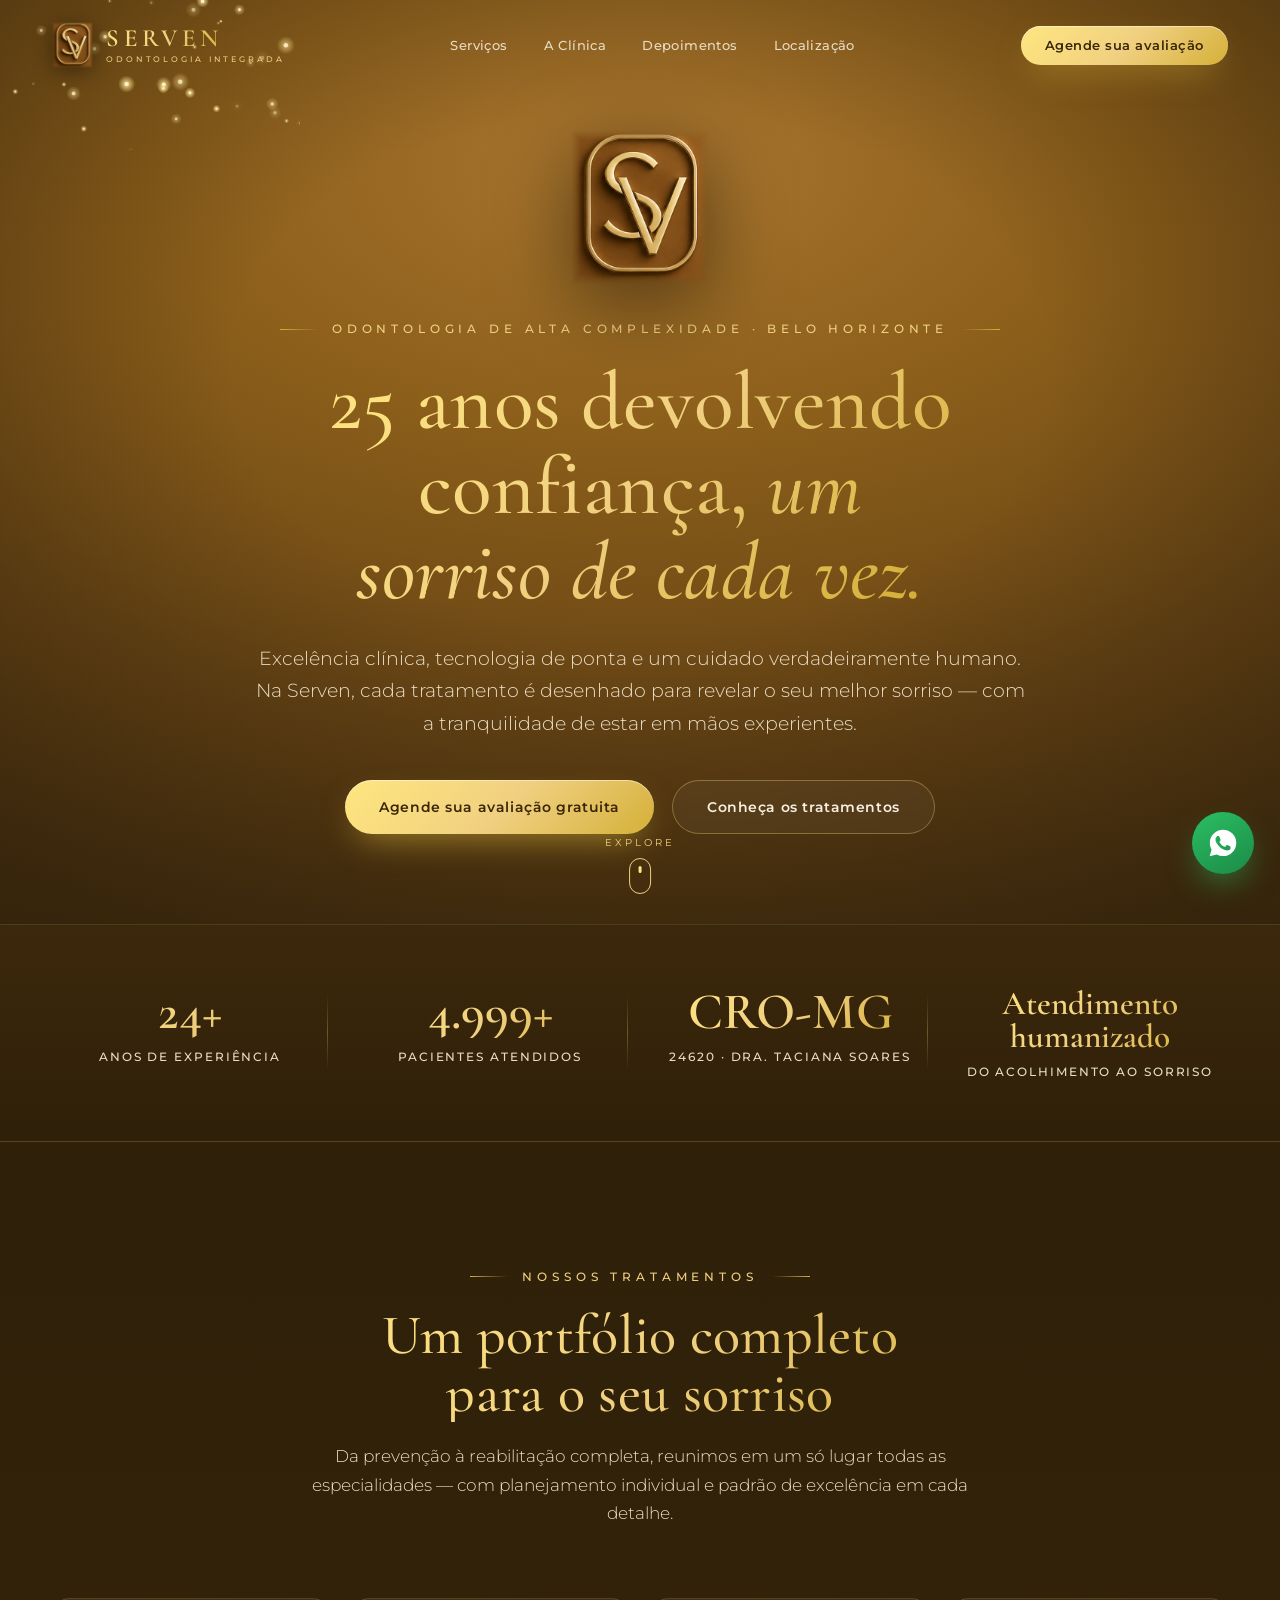
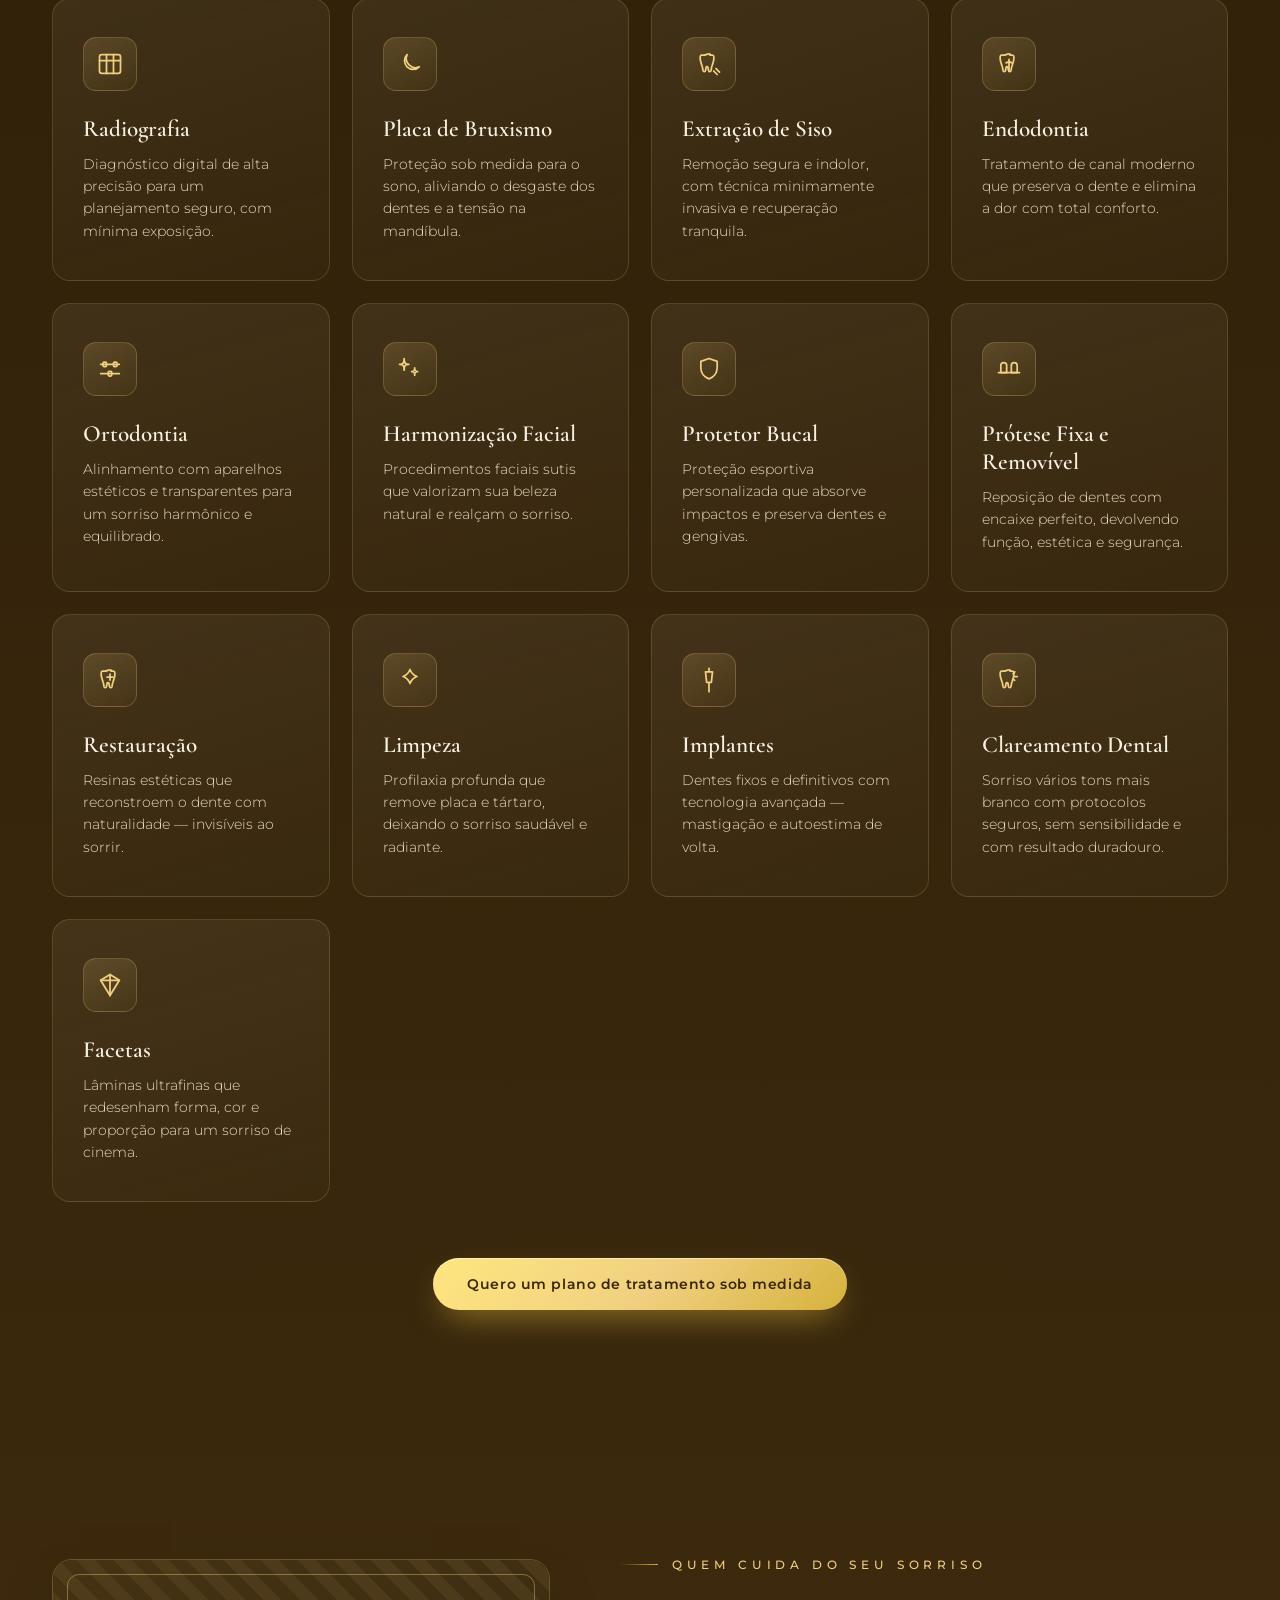
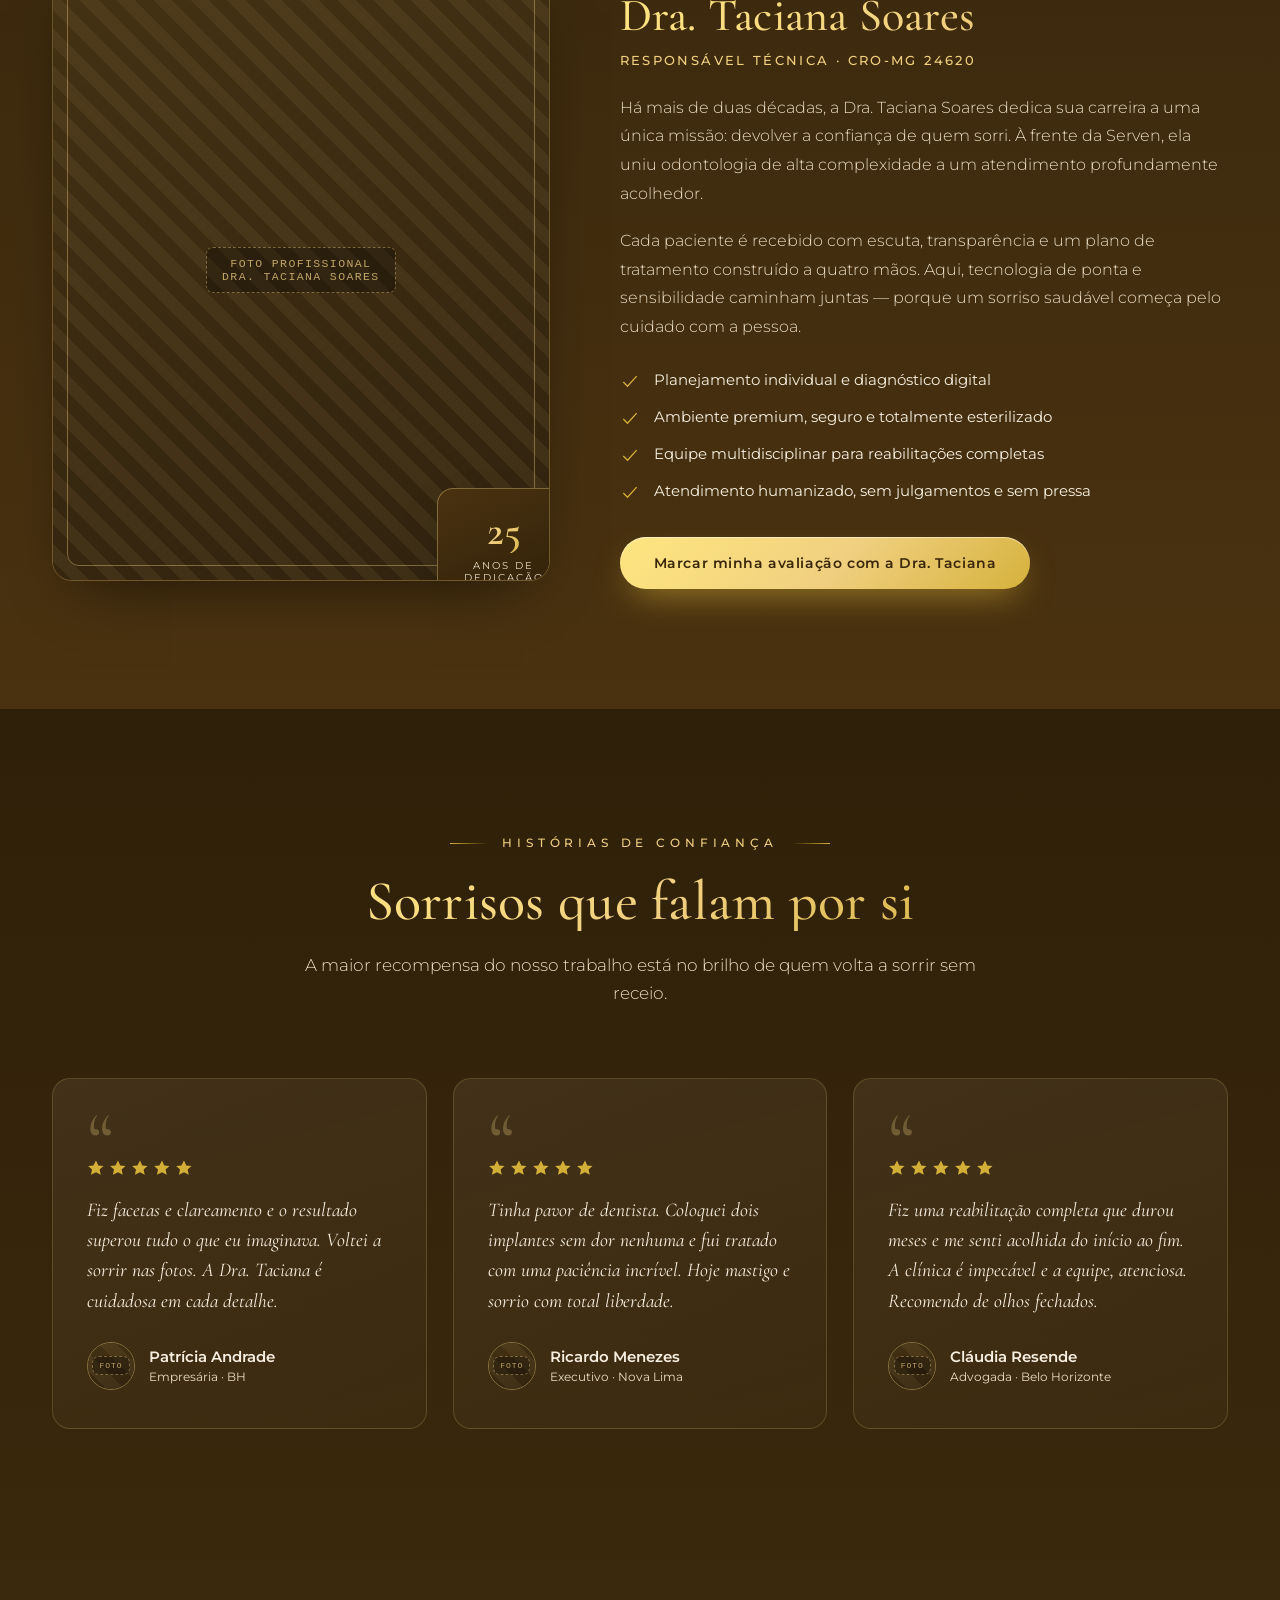
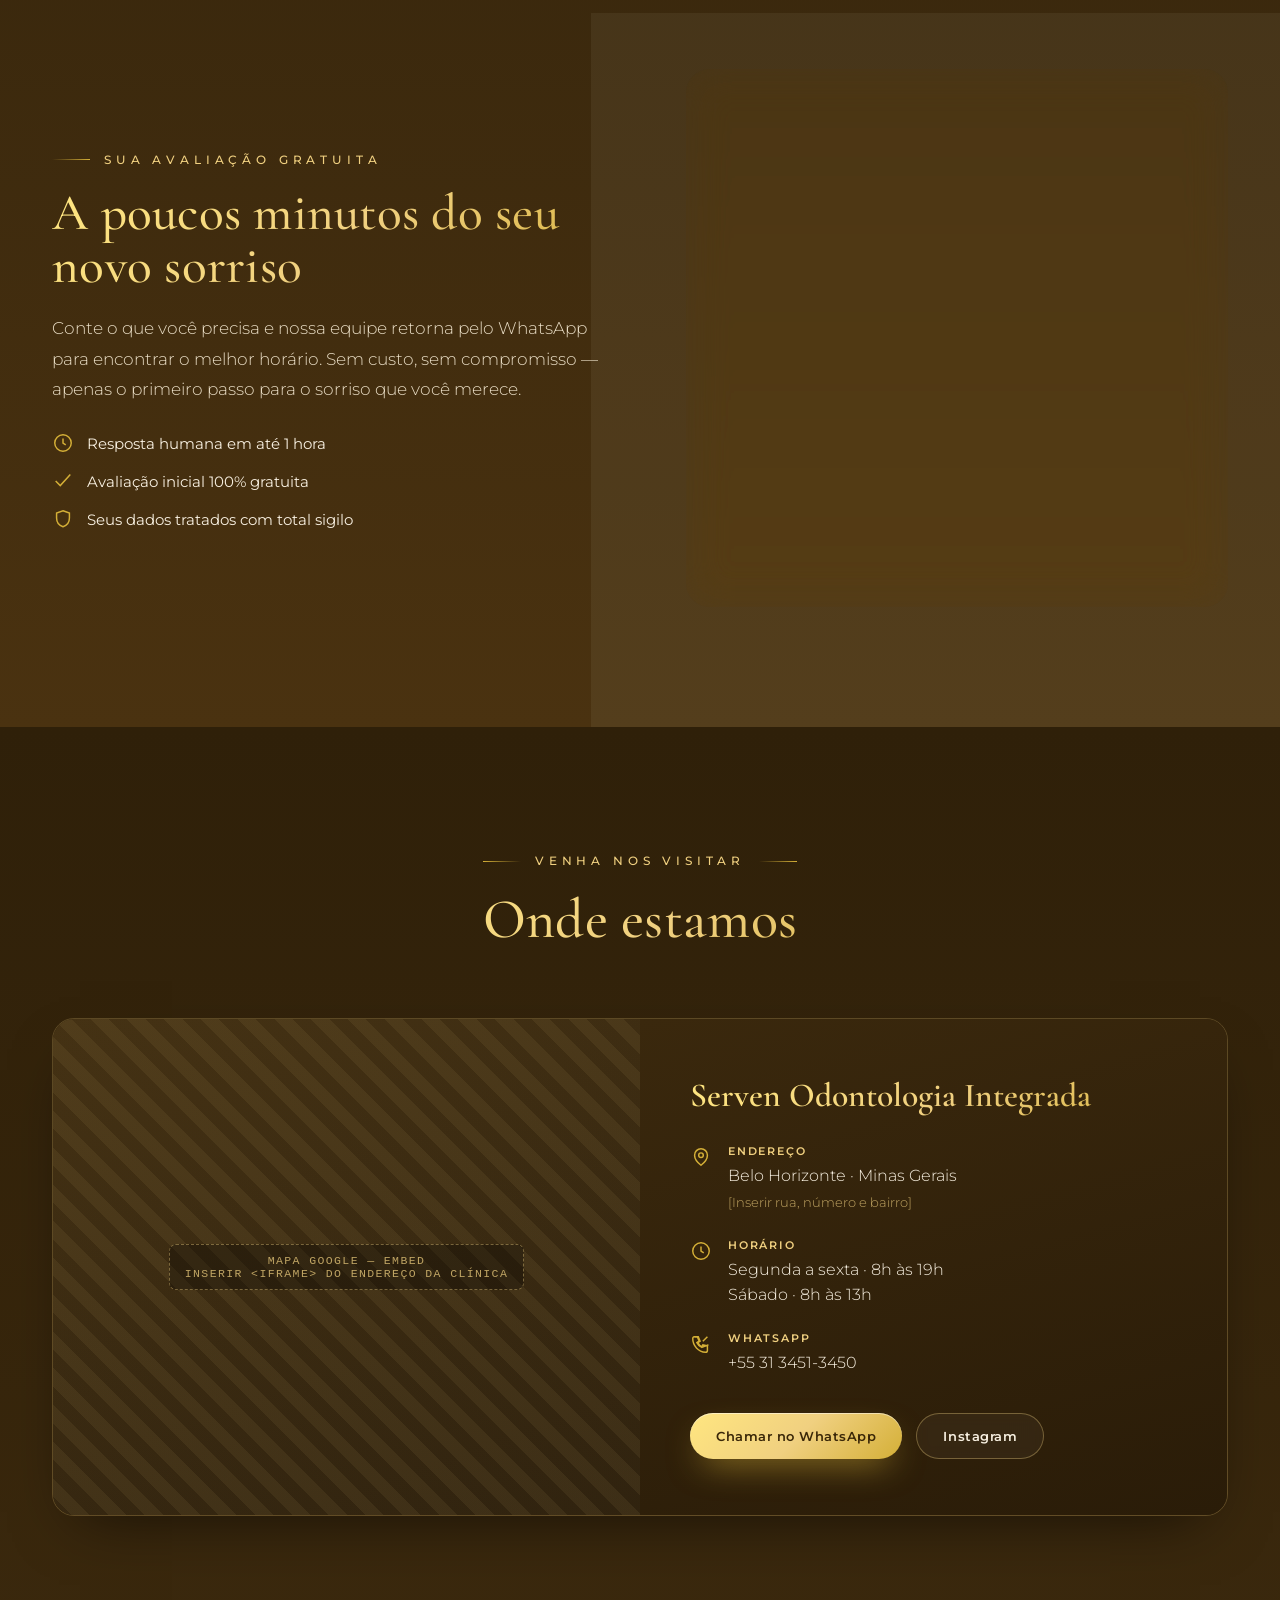
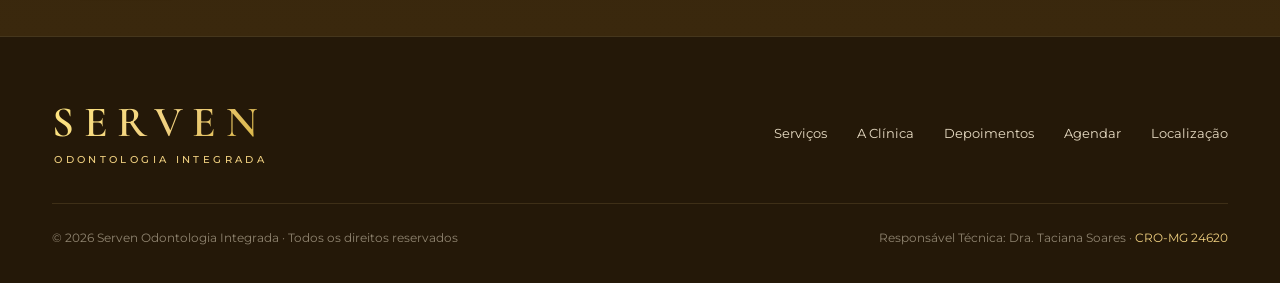
==== commit c1b7c86a: "Fix mobile hamburger menu: open nav links instead of scrolling to booking" ====
--- a/Serven Odontologia.html
+++ b/Serven Odontologia.html
@@ -45,7 +45,7 @@
       <a href="#localizacao">Localização</a>
     </nav>
     <a href="#agendar" class="btn btn-gold nav-cta">Agende sua avaliação</a>
-    <button class="nav-toggle" aria-label="Agendar"><span></span><span></span><span></span></button>
+    <button class="nav-toggle" aria-label="Abrir menu"><span></span><span></span><span></span></button>
   </div>
 </header>
 
--- a/styles.css
+++ b/styles.css
@@ -148,7 +148,7 @@
   box-shadow: 0 1px 0 rgba(240,208,128,0.14), 0 18px 40px -30px #000;
   padding: 13px 0;
 }
-.nav-inner { display: flex; align-items: center; justify-content: space-between; }
+.nav-inner { display: flex; align-items: center; justify-content: space-between; position: relative; }
 .nav-brand { display: flex; align-items: center; gap: 13px; text-decoration: none; }
 .nav-brand img { height: 46px; width: auto; transition: height .4s; filter: drop-shadow(0 4px 10px rgba(0,0,0,0.4)); }
 .nav.scrolled .nav-brand img { height: 40px; }
@@ -472,8 +472,28 @@
   .testi-grid { grid-template-columns: 1fr; max-width: 560px; margin: 0 auto; }
 }
 @media (max-width: 860px) {
-  .nav-links { display: none; }
+  .nav-links {
+    display: none;
+    position: absolute;
+    top: 100%;
+    left: 0;
+    right: 0;
+    flex-direction: column;
+    align-items: flex-start;
+    gap: 0;
+    background: rgba(28,18,6,0.97);
+    backdrop-filter: blur(16px);
+    padding: 16px 24px 24px;
+    border-top: 1px solid rgba(196,156,84,0.15);
+  }
+  .nav-links.nav-open { display: flex; }
+  .nav-links a { padding: 14px 0; border-bottom: 1px solid rgba(196,156,84,0.1); width: 100%; font-size: 0.95rem; }
+  .nav-links a:last-child { border-bottom: none; }
   .nav-toggle { display: flex; }
+  .nav-toggle.open span:nth-child(1) { transform: translateY(7px) rotate(45deg); }
+  .nav-toggle.open span:nth-child(2) { opacity: 0; }
+  .nav-toggle.open span:nth-child(3) { transform: translateY(-7px) rotate(-45deg); }
+  .nav-cta { display: none; }
   .trust-grid { grid-template-columns: repeat(2, 1fr); gap: 38px 20px; }
   .trust-item:nth-child(2)::after { display: none; }
   .about-grid, .booking-grid, .loc-grid { grid-template-columns: 1fr; }
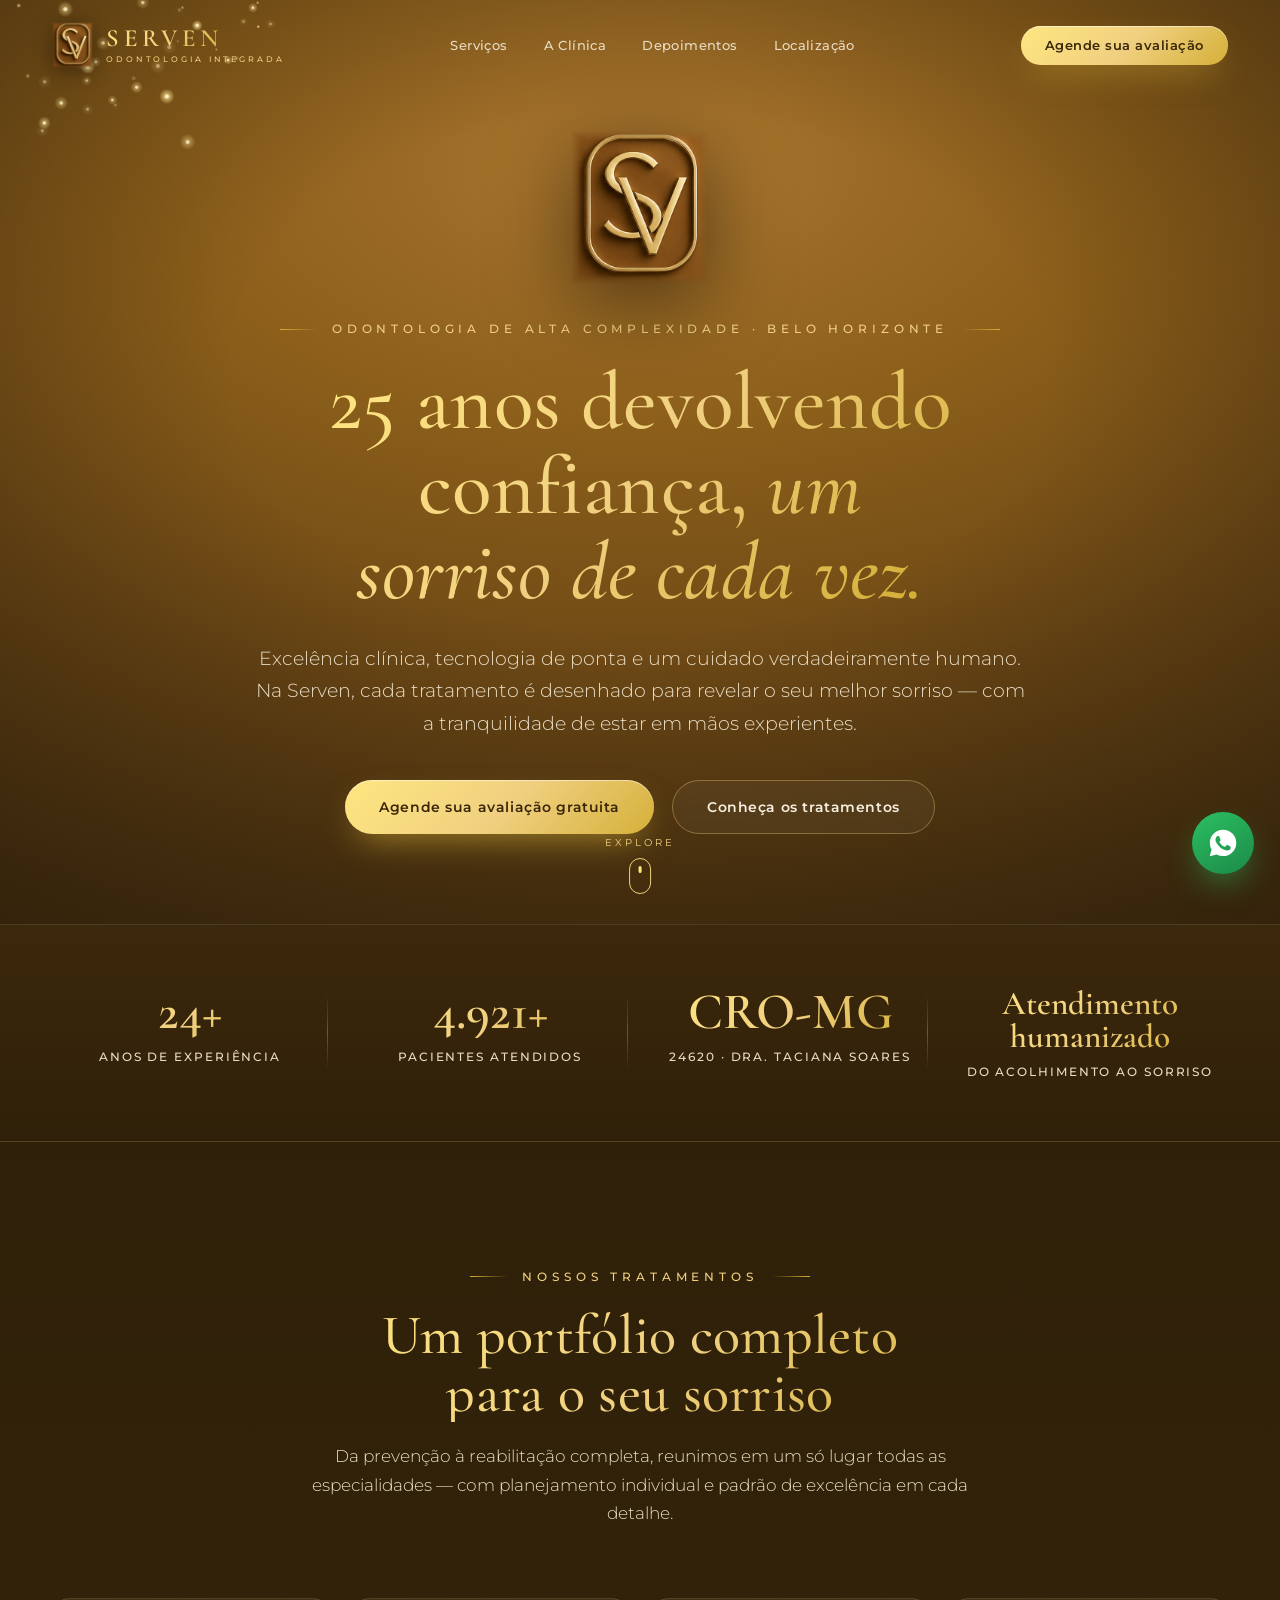
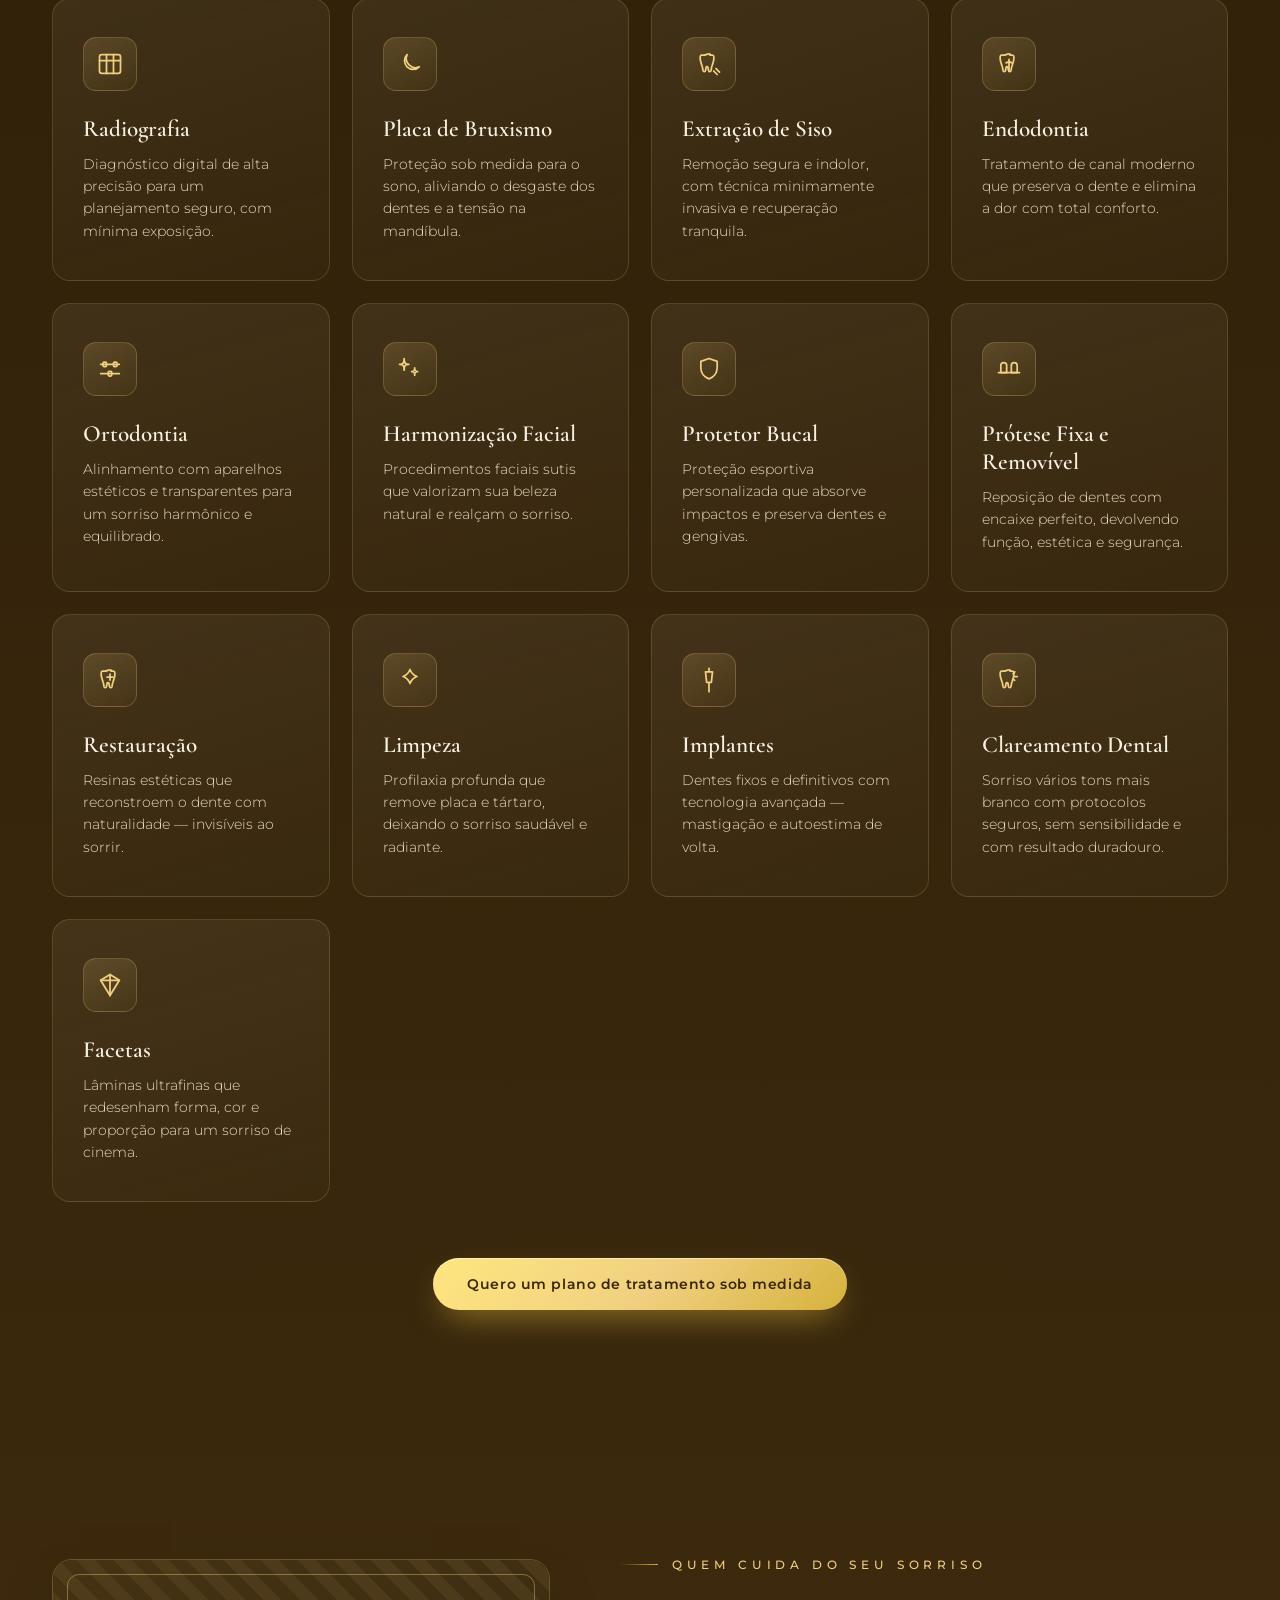
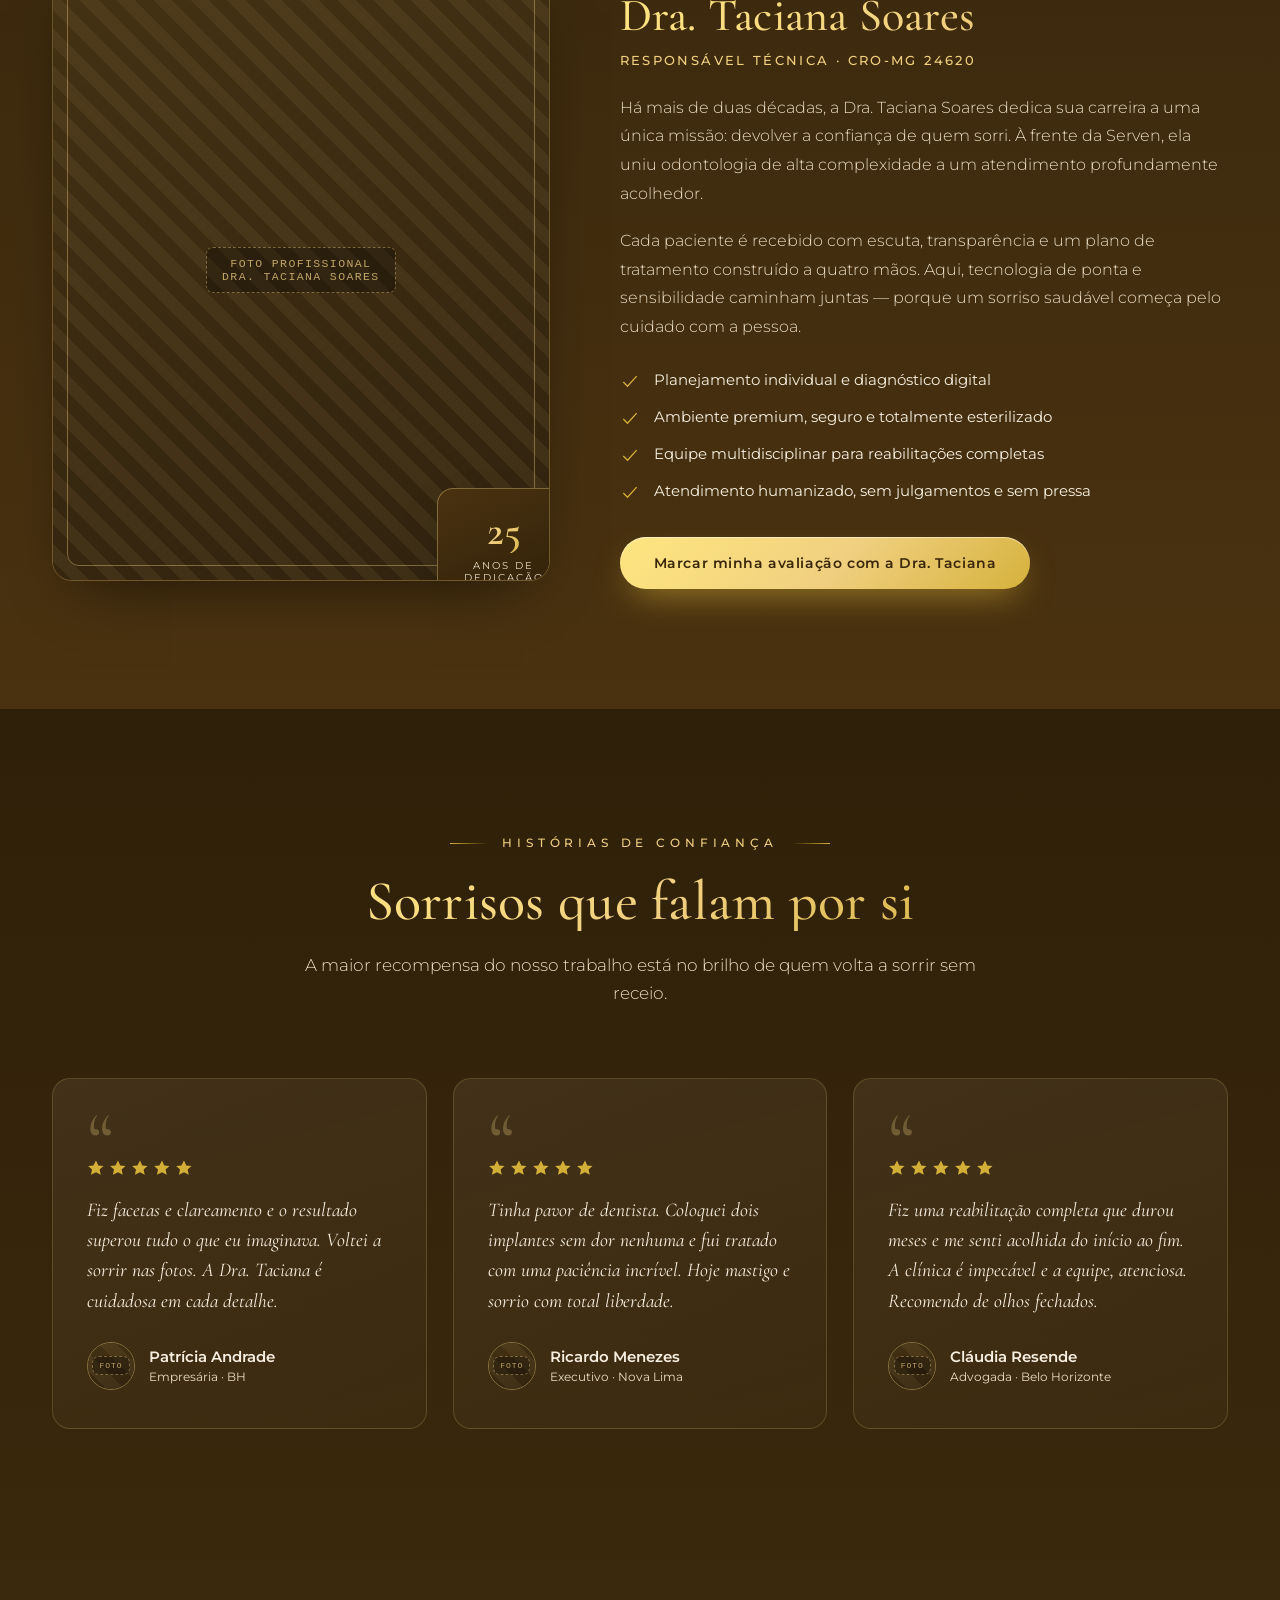
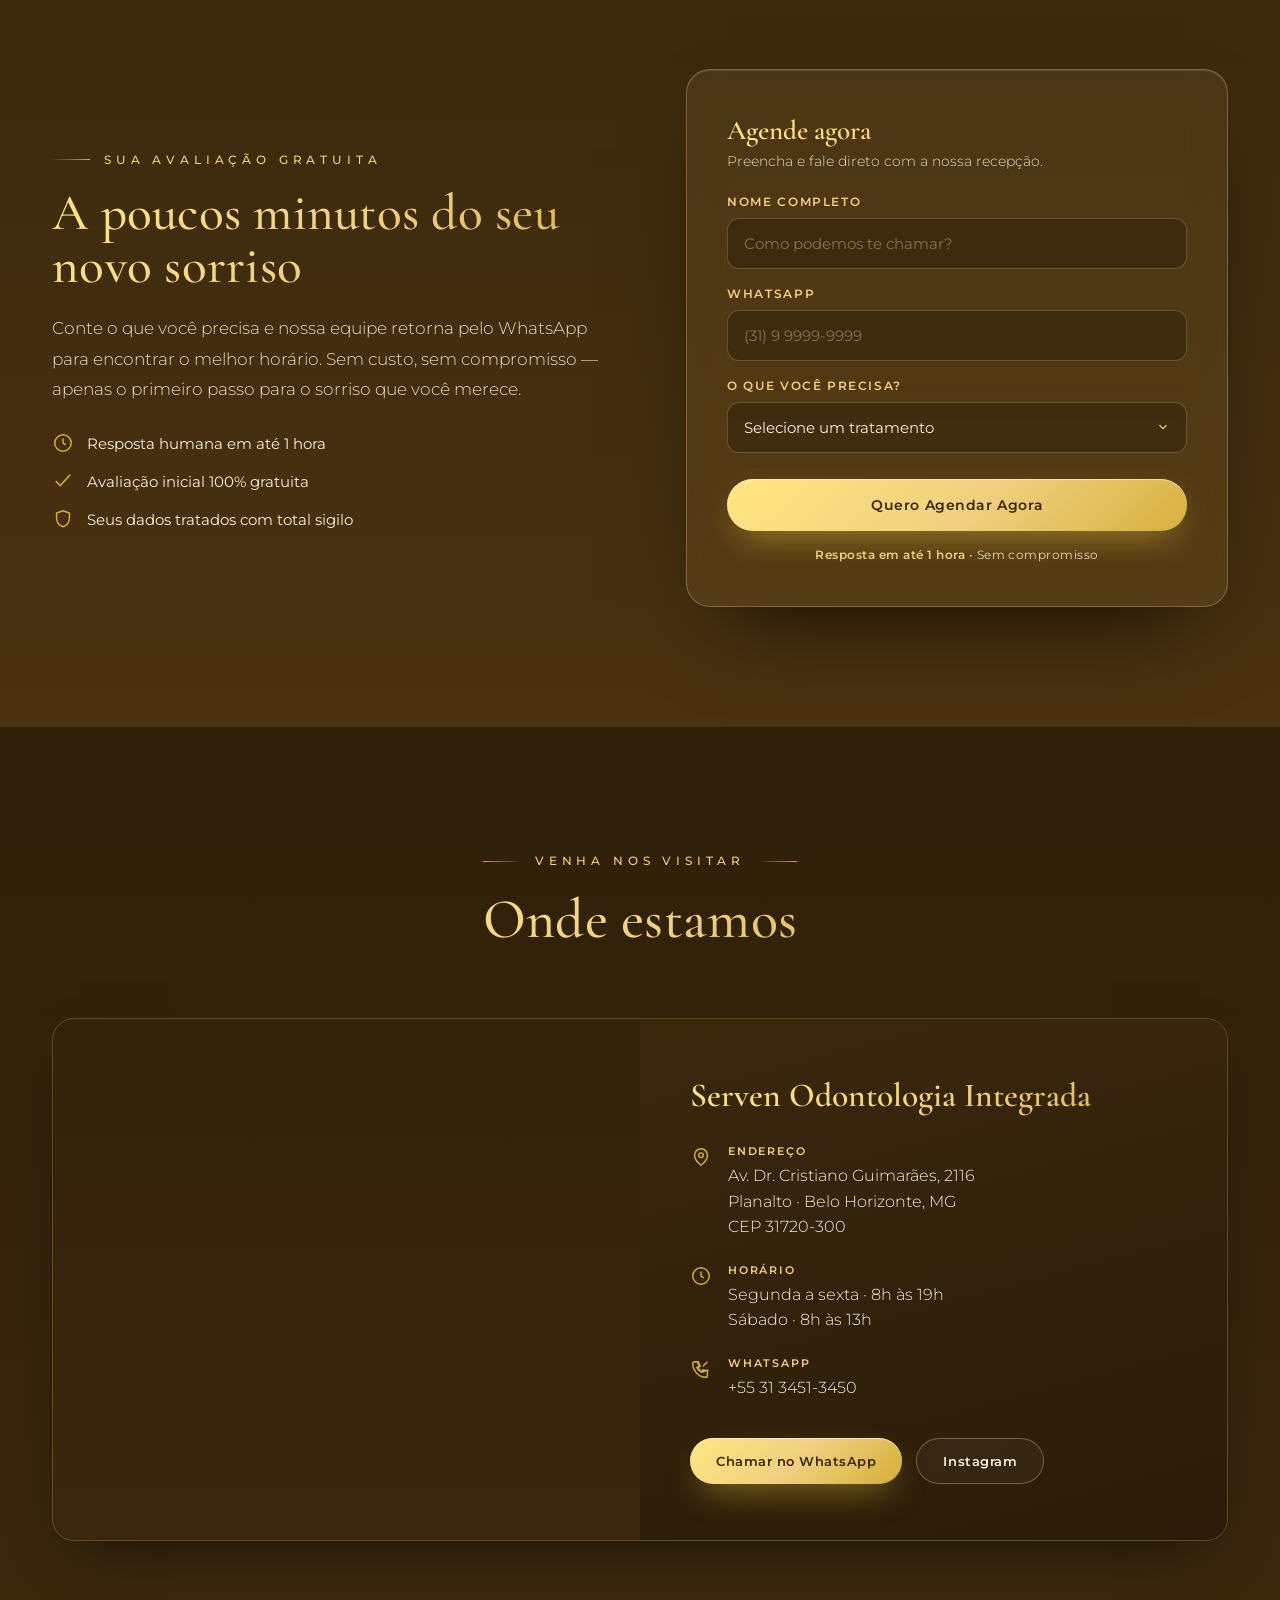
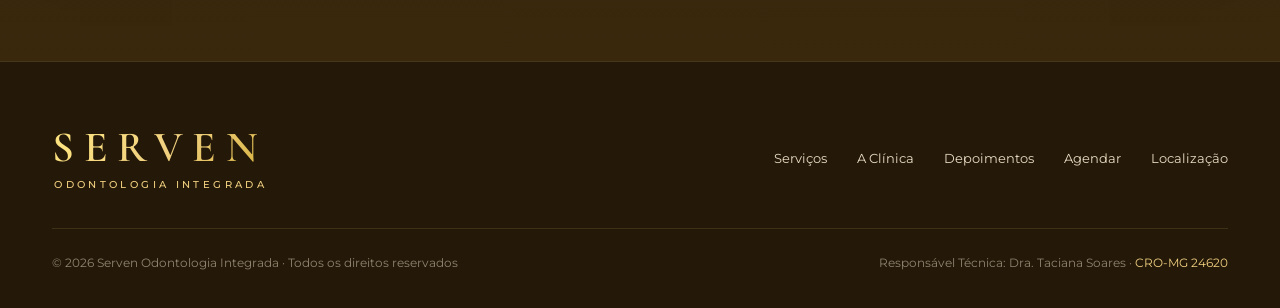
==== commit d74df237: "Add real address and Google Maps embed for Serven location" ====
--- a/Serven Odontologia.html
+++ b/Serven Odontologia.html
@@ -333,13 +333,18 @@
     </div>
     <div class="loc-grid reveal d1">
       <div class="loc-map">
-        <div class="ph"><span>MAPA GOOGLE — EMBED<br />Inserir &lt;iframe&gt; do endereço da clínica</span></div>
+        <iframe
+          src="https://www.google.com/maps/embed?pb=!1m18!1m12!1m3!1d3751.7!2d-43.9271!3d-19.8521!2m3!1f0!2f0!3f0!3m2!1i1024!2i768!4f13.1!3m3!1m2!1s0x0%3A0x0!2sAv.+Dr.+Cristiano+Guimar%C3%A3es%2C+2116+-+Planalto%2C+Belo+Horizonte+-+MG%2C+31720-300!5e0!3m2!1spt-BR!2sbr!4v1"
+          width="100%" height="100%" style="border:0;" allowfullscreen="" loading="lazy"
+          referrerpolicy="no-referrer-when-downgrade"
+          title="Localização Serven Odontologia — Av. Dr. Cristiano Guimarães, 2116, Planalto, Belo Horizonte">
+        </iframe>
       </div>
       <div class="loc-info">
         <h3 class="gold-text">Serven Odontologia Integrada</h3>
         <div class="loc-row">
           <svg viewBox="0 0 24 24"><path d="M12 21s-7-5.5-7-11a7 7 0 0 1 14 0c0 5.5-7 11-7 11Z"/><circle cx="12" cy="10" r="2.5"/></svg>
-          <div><div class="lr-t">Endereço</div><div class="lr-v">Belo Horizonte · Minas Gerais<br /><span style="color:rgba(240,208,128,0.75);font-size:0.82rem;">[Inserir rua, número e bairro]</span></div></div>
+          <div><div class="lr-t">Endereço</div><div class="lr-v">Av. Dr. Cristiano Guimarães, 2116<br />Planalto · Belo Horizonte, MG<br />CEP 31720-300</div></div>
         </div>
         <div class="loc-row">
           <svg viewBox="0 0 24 24"><circle cx="12" cy="12" r="9"/><path d="M12 7v5l3 2"/></svg>
--- a/styles.css
+++ b/styles.css
@@ -408,6 +408,7 @@
    ============================================================ */
 .loc-grid { display: grid; grid-template-columns: 1fr 1fr; gap: 0; border-radius: 22px; overflow: hidden; border: 1px solid rgba(240,208,128,0.22); box-shadow: var(--shadow-card); }
 .loc-map { min-height: 460px; position: relative; }
+.loc-map iframe { position: absolute; inset: 0; width: 100%; height: 100%; }
 .loc-info { background: linear-gradient(165deg, #3a280d, #2a1c08); padding: 56px 50px; display: flex; flex-direction: column; justify-content: center; }
 .loc-info h3 { font-family: var(--ff-display); font-size: 2.1rem; font-weight: 600; margin-bottom: 28px; }
 .loc-row { display: flex; gap: 16px; align-items: flex-start; margin-bottom: 24px; }
@@ -497,8 +498,10 @@
   .trust-grid { grid-template-columns: repeat(2, 1fr); gap: 38px 20px; }
   .trust-item:nth-child(2)::after { display: none; }
   .about-grid, .booking-grid, .loc-grid { grid-template-columns: 1fr; }
-  .about-photo { max-width: 420px; margin: 0 auto; }
-  .about-badge { right: 10px; }
+  .about-photo { max-width: 400px; margin: 0 auto; aspect-ratio: 3/4; }
+  .about-badge { right: 16px; bottom: 16px; padding: 16px 18px; }
+  .about-badge .n { font-size: 2rem; }
+  .about-badge .t { font-size: 0.58rem; }
   .loc-map { min-height: 320px; }
   .section { padding: 84px 0; }
   .footer-top { flex-direction: column; text-align: center; }
@@ -509,4 +512,7 @@
   .trust-item::after { display: none !important; }
   .form-card, .loc-info { padding: 32px 24px; }
   .hero-cta-row .btn { width: 100%; }
-}
+  .about-photo { max-width: 100%; aspect-ratio: 3/4; }
+  .about-badge { right: 12px; bottom: 12px; padding: 12px 14px; }
+  .about-badge .n { font-size: 1.7rem; }
+}
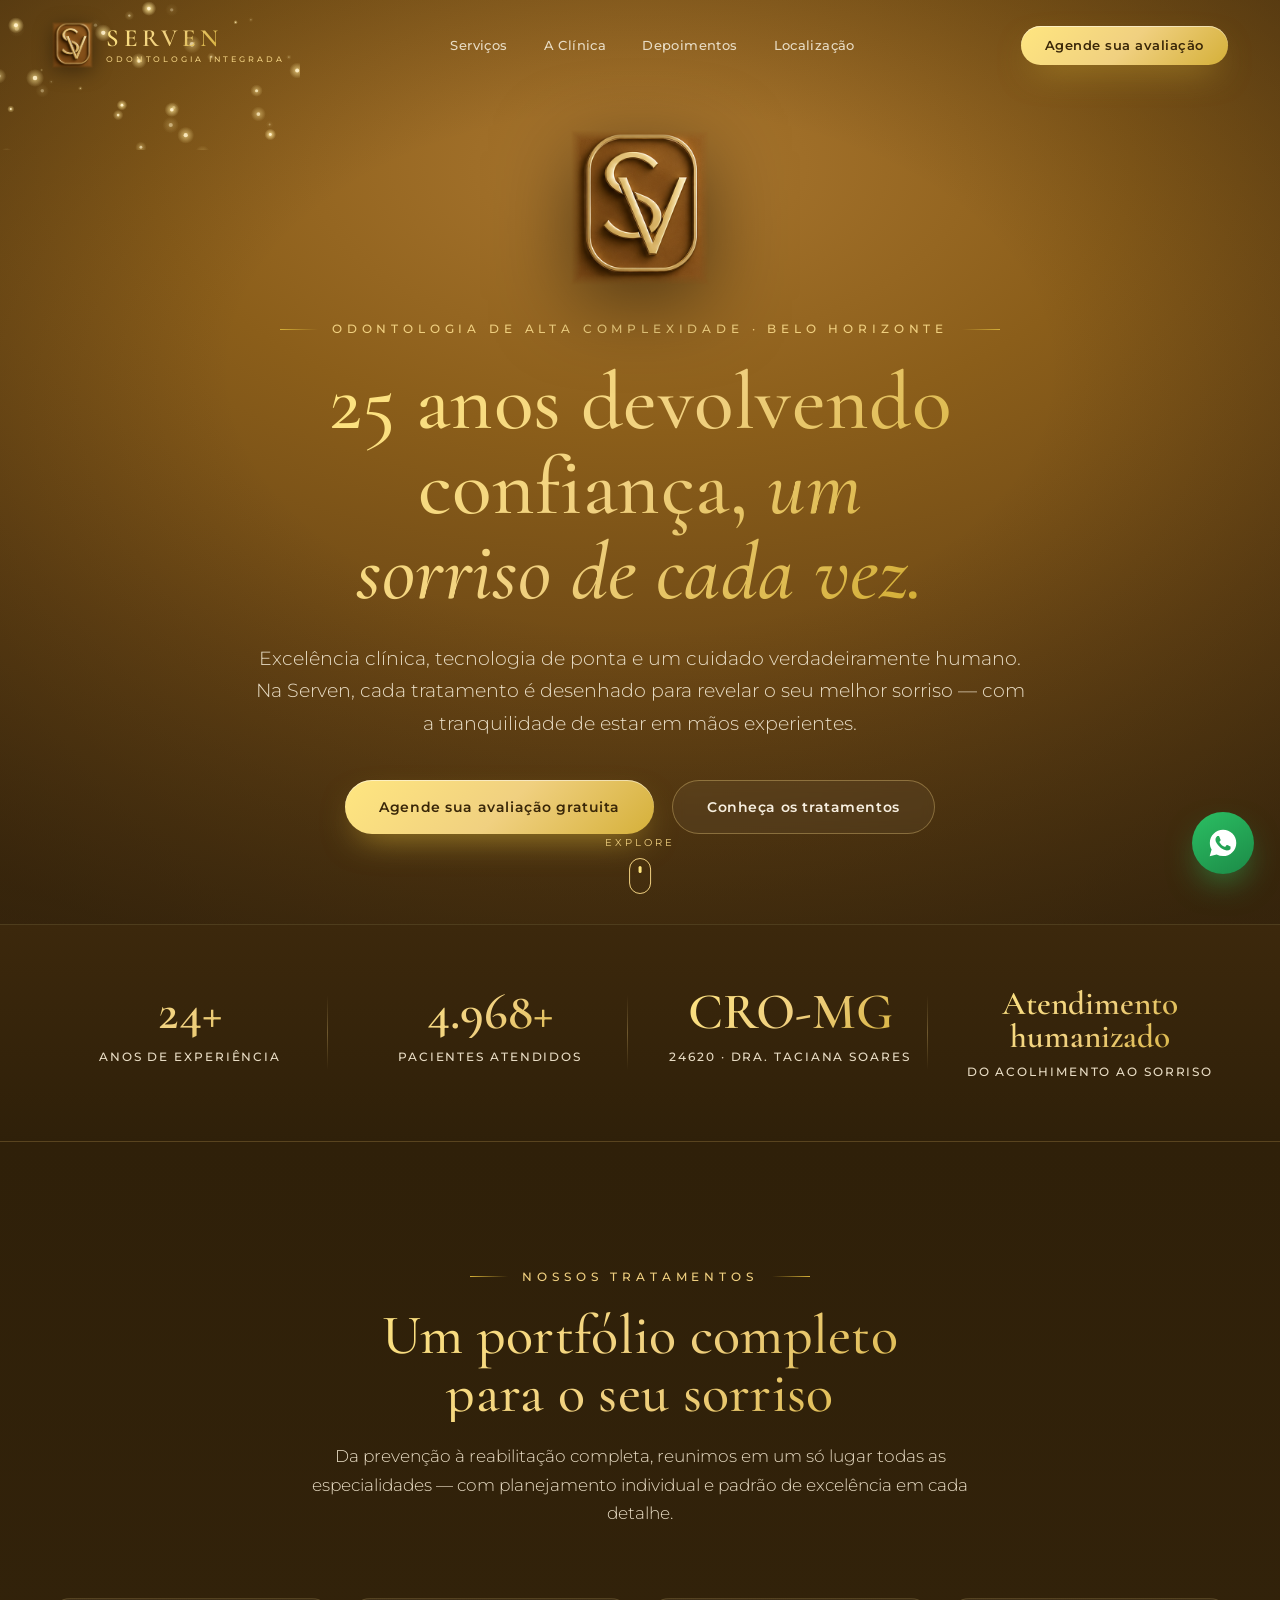
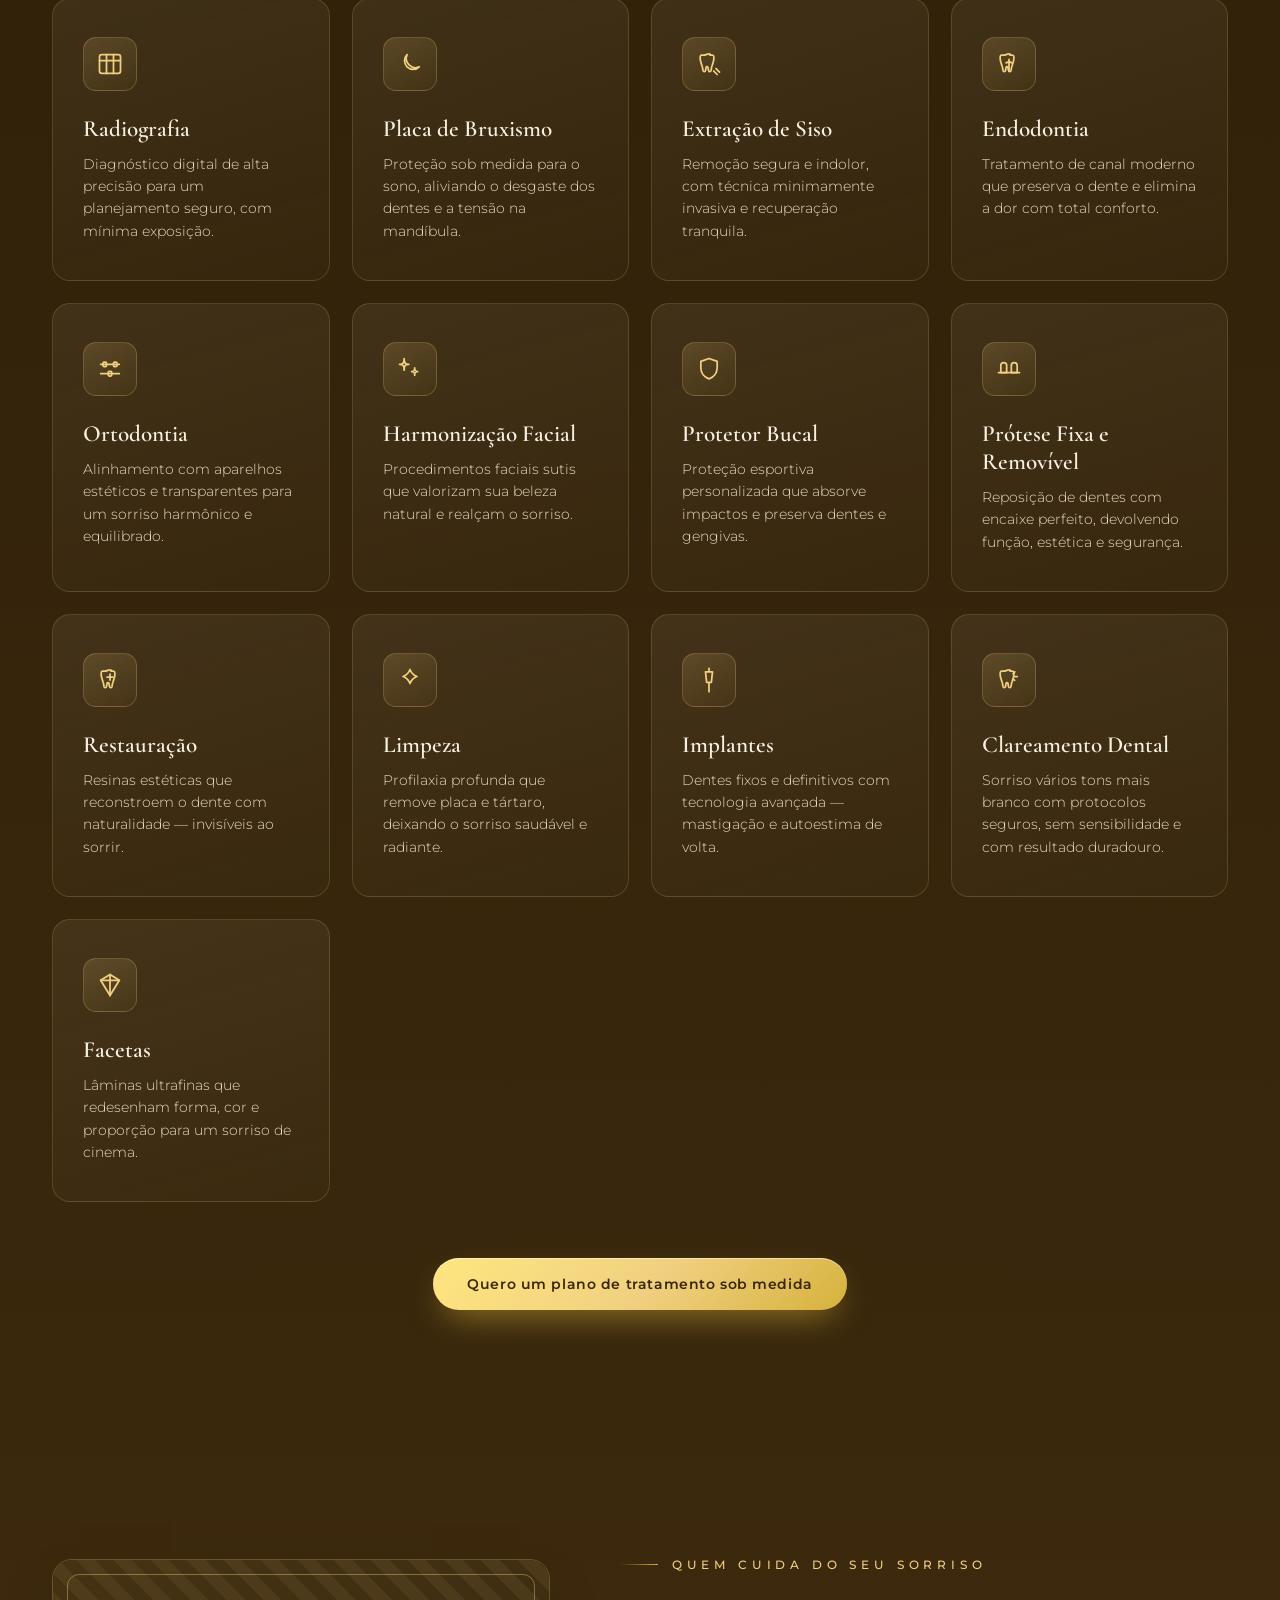
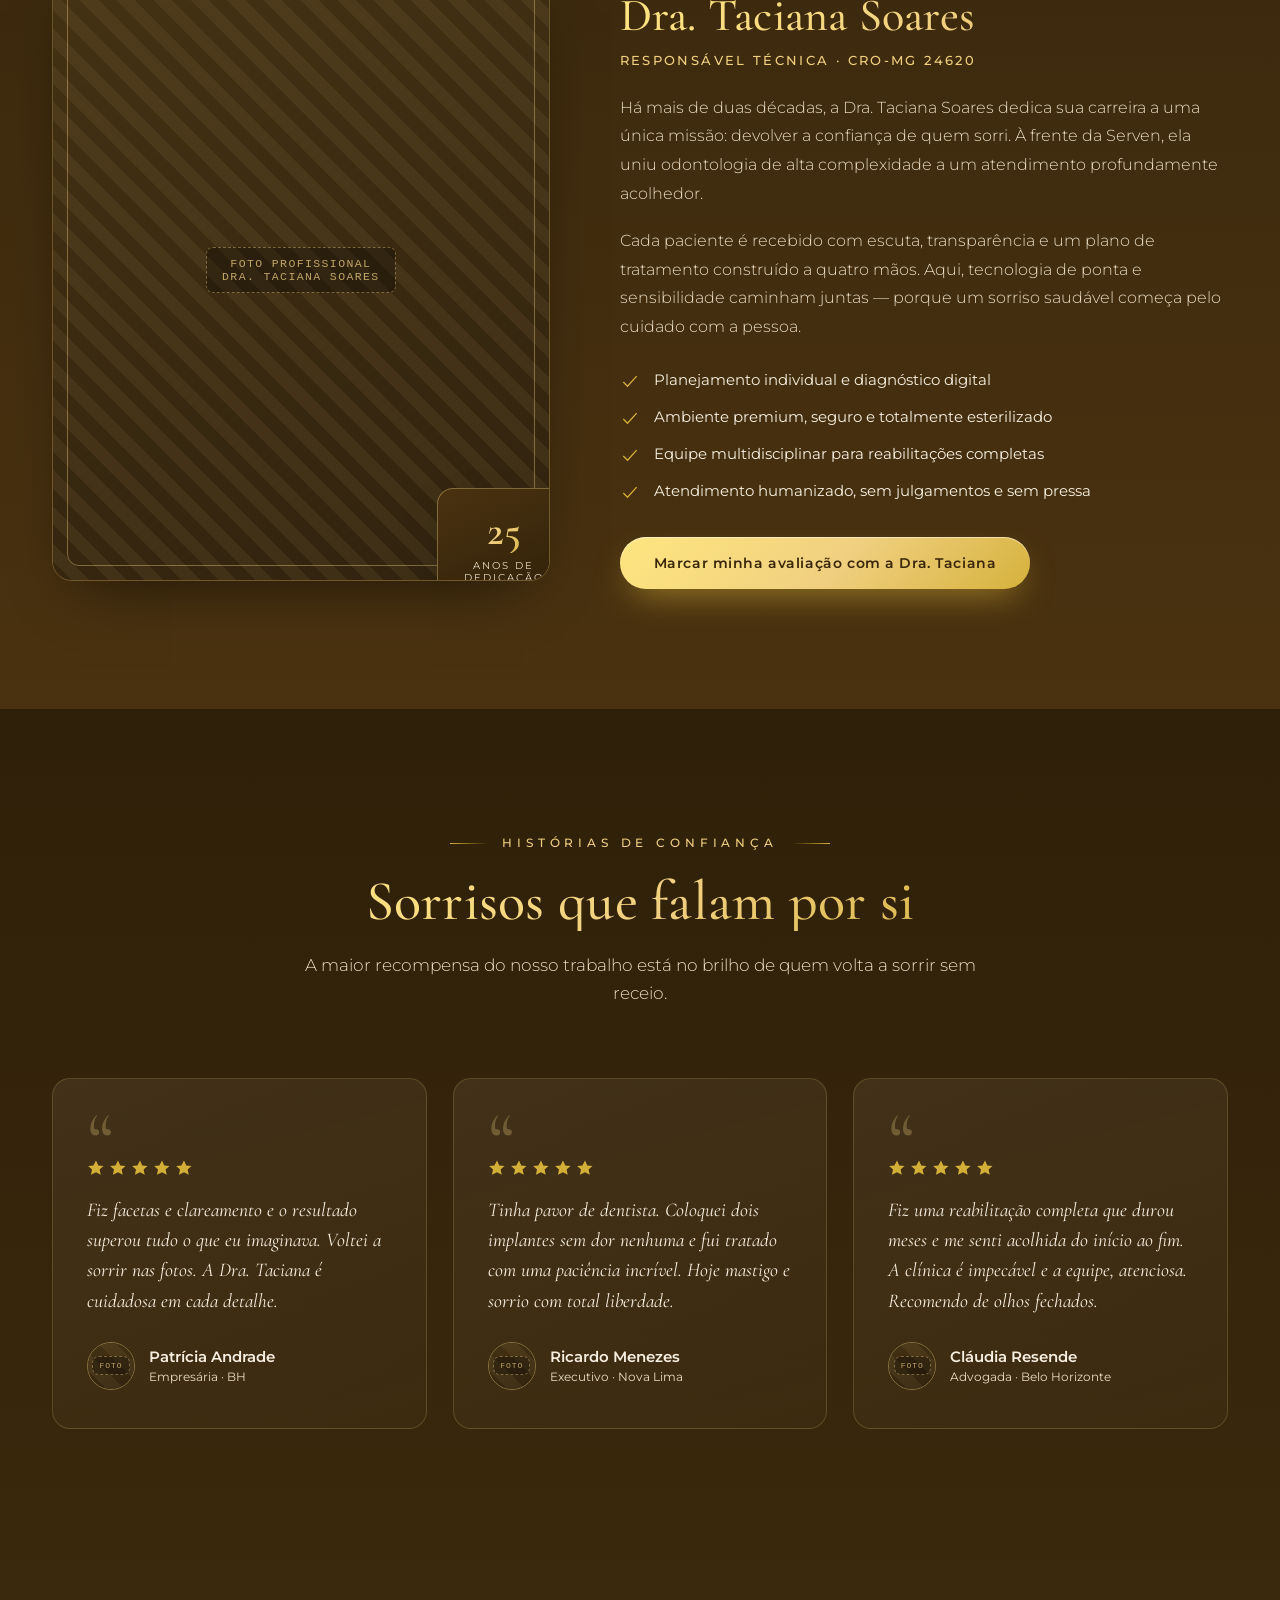
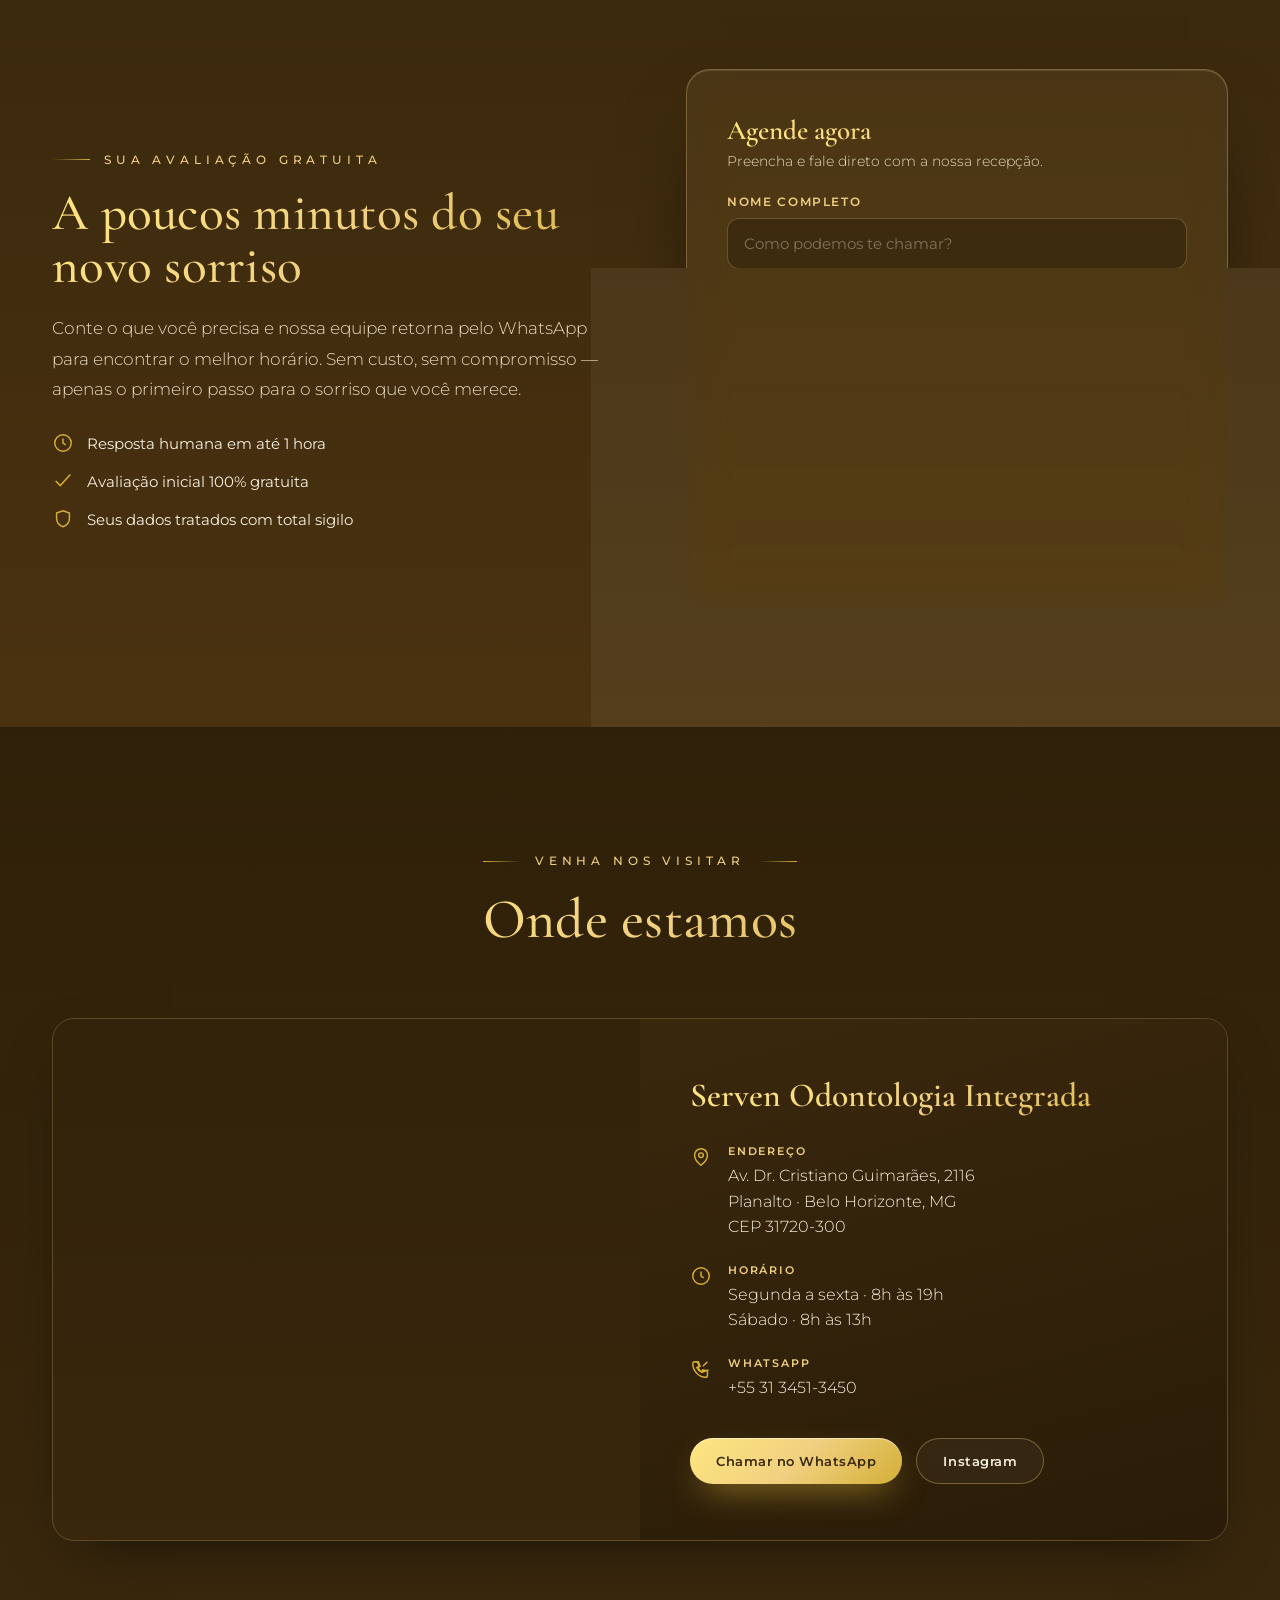
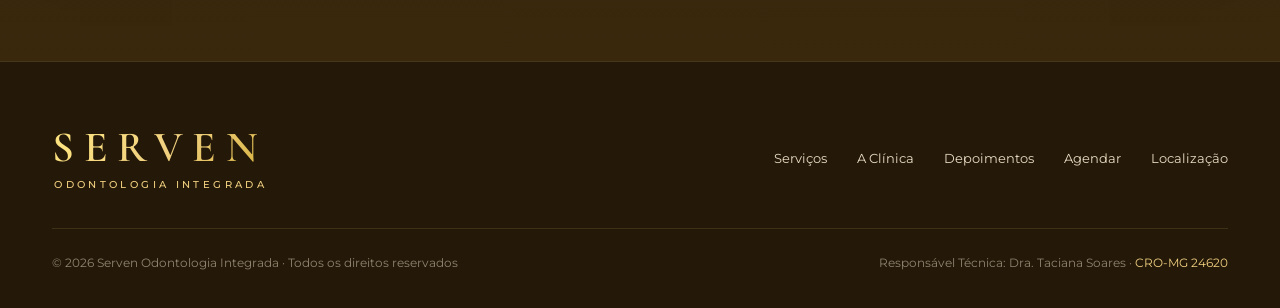
==== commit f9d3c18a: "Add premium testimonials carousel for mobile with swipe and dot navigation" ====
--- a/Serven Odontologia.html
+++ b/Serven Odontologia.html
@@ -221,7 +221,8 @@
       <h2 class="display gold-text">Sorrisos que falam por si</h2>
       <p>A maior recompensa do nosso trabalho está no brilho de quem volta a sorrir sem receio.</p>
     </div>
-    <div class="testi-grid">
+    <div class="testi-carousel-wrap">
+    <div class="testi-grid" id="testi-track">
 
       <article class="testi reveal">
         <div class="quote-mark">&ldquo;</div>
@@ -271,6 +272,12 @@
         </div>
       </article>
 
+    </div>
+    <div class="testi-dots" id="testi-dots" aria-label="Navegar depoimentos">
+      <button class="testi-dot" data-idx="0" aria-label="Depoimento 1"></button>
+      <button class="testi-dot" data-idx="1" aria-label="Depoimento 2"></button>
+      <button class="testi-dot" data-idx="2" aria-label="Depoimento 3"></button>
+    </div>
     </div>
   </div>
 </section>
--- a/styles.css
+++ b/styles.css
@@ -348,6 +348,7 @@
 .testi .avatar { width: 48px; height: 48px; border-radius: 50%; overflow: hidden; border: 1px solid rgba(240,208,128,0.4); flex-shrink: 0; }
 .testi .who .name { font-weight: 600; font-size: 0.92rem; }
 .testi .who .role { font-size: 0.76rem; color: var(--cream-dim); margin-top: 3px; }
+.testi-dots { display: none; }
 
 /* ============================================================
    BOOKING
@@ -505,6 +506,61 @@
   .loc-map { min-height: 320px; }
   .section { padding: 84px 0; }
   .footer-top { flex-direction: column; text-align: center; }
+
+  /* — testimonials carousel — */
+  .testi-grid.carousel-ready {
+    display: grid;
+    grid-template-columns: 1fr;
+    max-width: none;
+    margin: 0;
+    gap: 0;
+  }
+  .testi-grid.carousel-ready .testi {
+    grid-area: 1 / 1;
+    opacity: 0;
+    transform: translateY(28px) scale(0.95);
+    transition:
+      opacity 0.75s cubic-bezier(0.25, 0.46, 0.45, 0.94),
+      transform 0.75s cubic-bezier(0.25, 0.46, 0.45, 0.94);
+    pointer-events: none;
+    z-index: 0;
+  }
+  .testi-grid.carousel-ready .testi.testi-active {
+    opacity: 1;
+    transform: translateY(0) scale(1);
+    pointer-events: auto;
+    z-index: 1;
+  }
+  .testi-grid.carousel-ready .testi.testi-exit {
+    opacity: 0;
+    transform: translateY(-20px) scale(1.02);
+    transition-duration: 0.5s;
+    z-index: 2;
+  }
+  .testi-dots {
+    display: flex;
+    justify-content: center;
+    align-items: center;
+    gap: 10px;
+    margin-top: 28px;
+  }
+  .testi-dot {
+    width: 8px;
+    height: 8px;
+    border-radius: 50%;
+    border: none;
+    background: rgba(240, 208, 128, 0.22);
+    cursor: pointer;
+    transition: width 0.4s cubic-bezier(0.25, 0.46, 0.45, 0.94),
+                background 0.4s ease,
+                border-radius 0.4s ease;
+    padding: 0;
+  }
+  .testi-dot.active {
+    background: var(--gold);
+    width: 28px;
+    border-radius: 4px;
+  }
 }
 @media (max-width: 520px) {
   .wrap { padding: 0 20px; }
